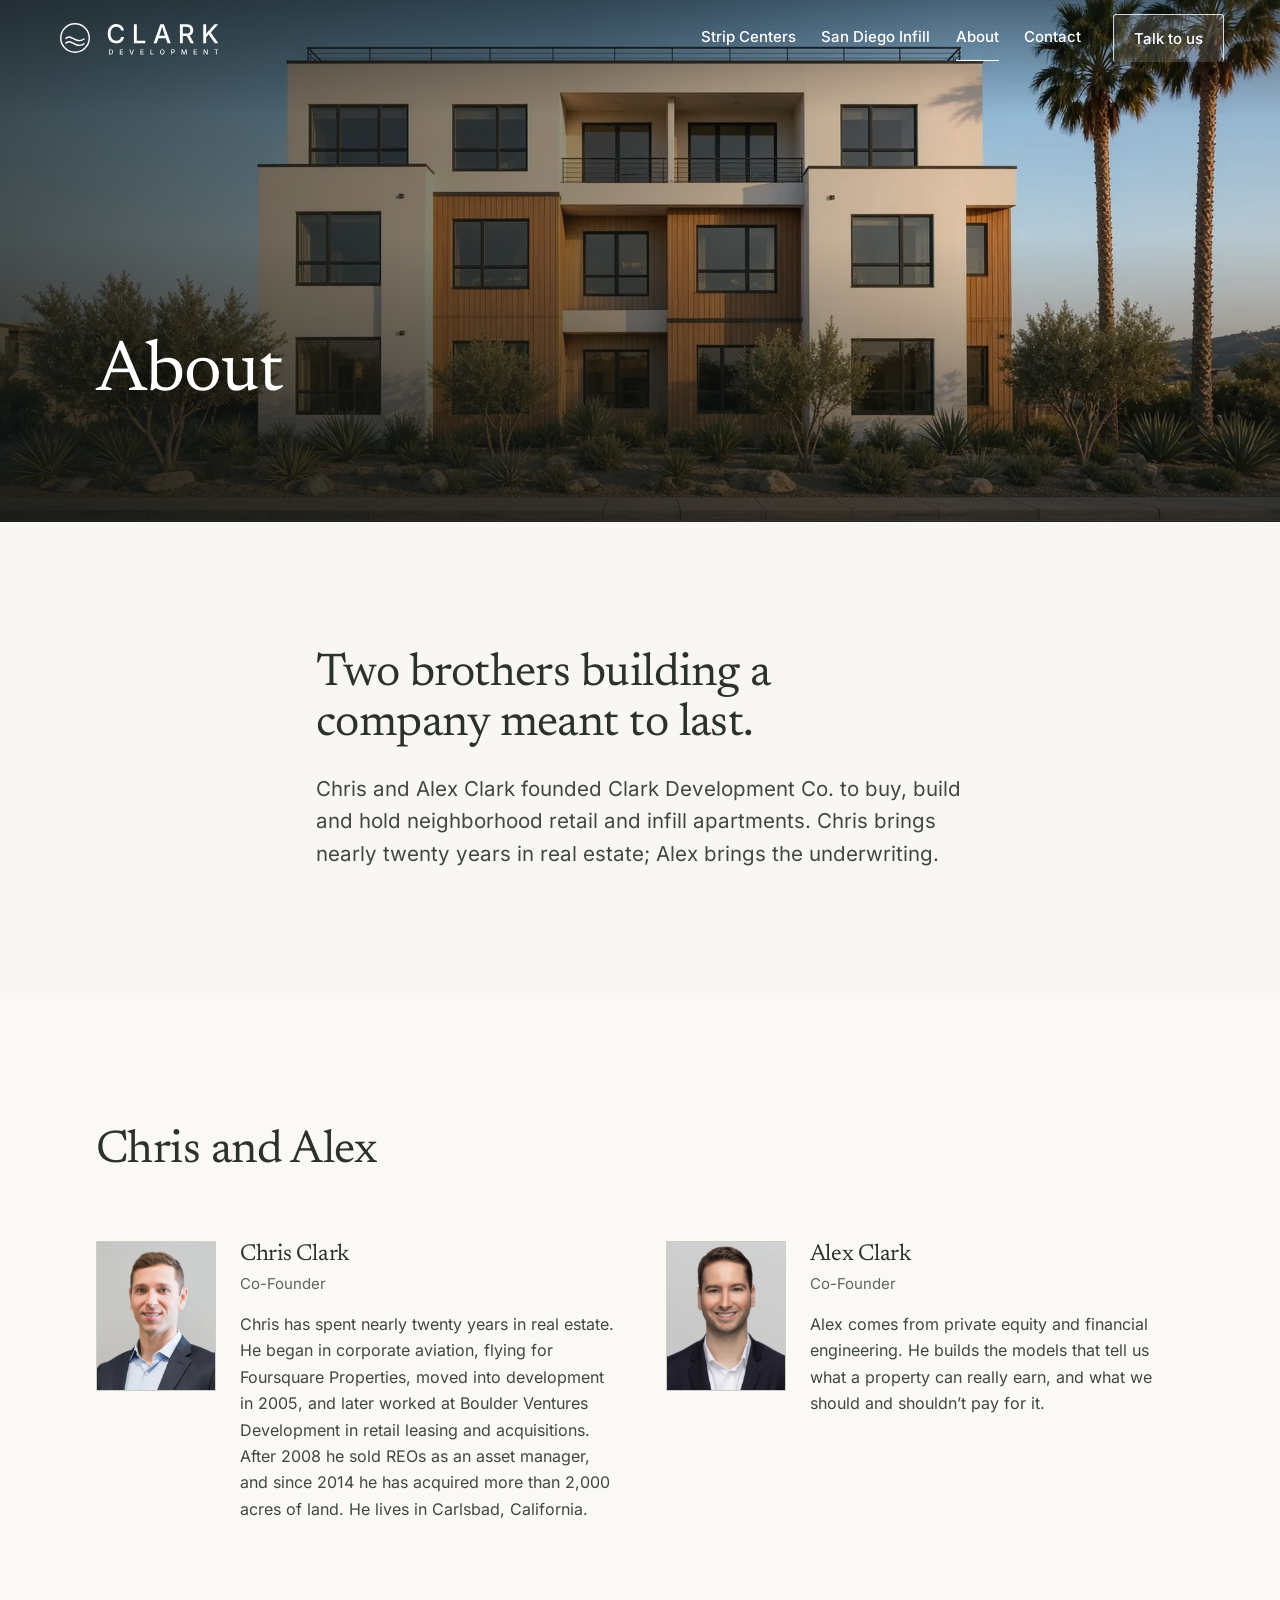
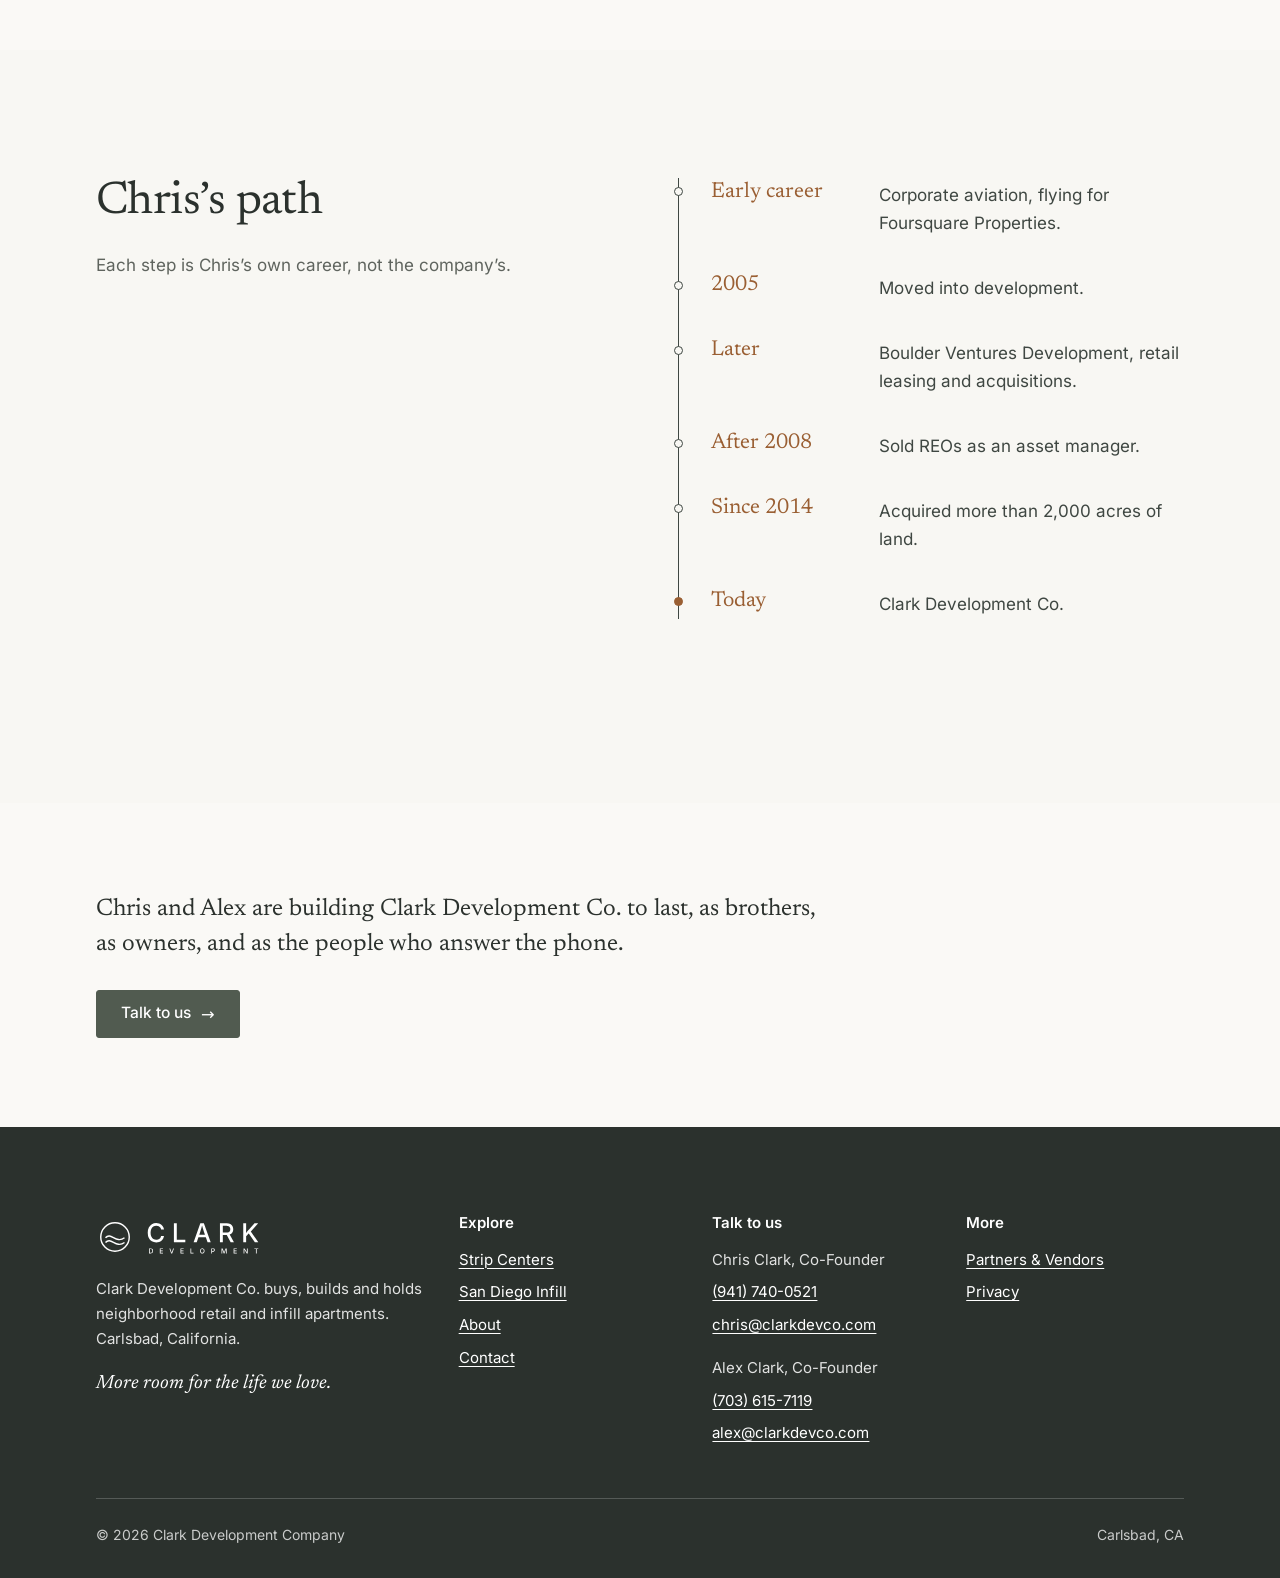
==== about/index.html @ ebccff64 "Add Alex headshot to About page founders section (requested by Alex)" ====
<!doctype html>
<html lang="en">
<head>
  <meta charset="utf-8">
  <meta name="viewport" content="width=device-width, initial-scale=1">
  <title>About Chris and Alex Clark | Clark Development Co.</title>
  <meta name="description" content="Meet Chris and Alex Clark, the brothers behind Clark Development Co., and the path that brought Chris to neighborhood retail and infill housing.">
  <link rel="canonical" href="https://clarkdevco.com/about/">
  <meta name="theme-color" content="#454b46">
  <link rel="icon" href="/favicon.svg" type="image/svg+xml">
  <link rel="icon" href="/favicon-32.png" sizes="32x32" type="image/png">
  <link rel="apple-touch-icon" href="/apple-touch-icon.png">
  <link rel="preload" href="/assets/fonts/inter-latin-400-normal.woff2" as="font" type="font/woff2" crossorigin>
  <link rel="preload" href="/assets/fonts/newsreader-latin-400-normal.woff2" as="font" type="font/woff2" crossorigin>
  <link rel="stylesheet" href="/assets/css/style.css">
  <meta property="og:site_name" content="Clark Development Co.">
  <meta property="og:type" content="website">
  <meta property="og:title" content="About Chris and Alex Clark | Clark Development Co.">
  <meta property="og:description" content="Meet Chris and Alex Clark, the brothers behind Clark Development Co., and the path that brought Chris to neighborhood retail and infill housing.">
  <meta property="og:url" content="https://clarkdevco.com/about/">
  <meta property="og:image" content="https://clarkdevco.com/assets/images/og-share.jpg">
  <meta property="og:image:width" content="1200">
  <meta property="og:image:height" content="630">
  <meta property="og:image:alt" content="New three-story apartment building with cedar and stucco facade on a tree-lined San Diego street at golden hour">
  <meta name="twitter:card" content="summary_large_image">
  <meta name="twitter:title" content="About Chris and Alex Clark | Clark Development Co.">
  <meta name="twitter:description" content="Meet Chris and Alex Clark, the brothers behind Clark Development Co., and the path that brought Chris to neighborhood retail and infill housing.">
  <meta name="twitter:image" content="https://clarkdevco.com/assets/images/og-share.jpg">
  <meta name="twitter:image:alt" content="New three-story apartment building with cedar and stucco facade on a tree-lined San Diego street at golden hour">
</head>
<body>
<a class="skip" href="#main">Skip to content</a>
<svg width="0" height="0" style="position:absolute" aria-hidden="true" focusable="false">
  <symbol id="mark" viewBox="0 0 48 48"><circle cx="24" cy="24" r="18"/><path d="M12 25c7-8 13 8 24 0M12 31c7-8 13 8 24 0"/></symbol>
  <symbol id="wordmark" viewBox="0 0 136 44"><path d="M13.8291015625 28.29296875Q11.001953125 28.29296875 8.775390625 26.95263671875Q6.548828125 25.6123046875 5.2744140625 23.10009765625Q4.0 20.587890625 4.0 17.1015625Q4.0 13.6005859375 5.2744140625 11.08837890625Q6.548828125 8.576171875 8.775390625 7.228515625Q11.001953125 5.880859375 13.8291015625 5.880859375Q15.5576171875 5.880859375 17.07373046875 6.37890625Q18.58984375 6.876953125 19.78369140625 7.8291015625Q20.9775390625 8.78125 21.76123046875 10.1435546875Q22.544921875 11.505859375 22.8232421875 13.234375H19.46875Q19.263671875 12.1943359375 18.74365234375 11.39599609375Q18.2236328125 10.59765625 17.4765625 10.041015625Q16.7294921875 9.484375 15.806640625 9.2060546875Q14.8837890625 8.927734375 13.8583984375 8.927734375Q11.9833984375 8.927734375 10.49658203125 9.87255859375Q9.009765625 10.8173828125 8.16015625 12.64111328125Q7.310546875 14.46484375 7.310546875 17.1015625Q7.310546875 19.73828125 8.1748046875 21.56201171875Q9.0390625 23.3857421875 10.5185546875 24.31591796875Q11.998046875 25.24609375 13.8583984375 25.24609375Q14.8837890625 25.24609375 15.79931640625 24.96044921875Q16.71484375 24.6748046875 17.46923828125 24.12548828125Q18.2236328125 23.576171875 18.74365234375 22.7705078125Q19.263671875 21.96484375 19.46875 20.939453125H22.837890625Q22.5888671875 22.55078125 21.8271484375 23.89111328125Q21.0654296875 25.2314453125 19.87890625 26.2275390625Q18.6923828125 27.2236328125 17.16162109375 27.75830078125Q15.630859375 28.29296875 13.8291015625 28.29296875ZM34.304443359375 28.0V6.173828125H37.644287109375V25.12890625H47.531982421875V28.0ZM57.13818359375 28.0 64.90185546875 6.173828125H69.00341796875L76.91357421875 28.0H73.29541015625L69.04736328125 15.8564453125Q68.54931640625 14.376953125 67.9560546875 12.3701171875Q67.36279296875 10.36328125 66.58642578125 7.55078125H67.26025390625Q66.51318359375 10.392578125 65.919921875 12.42138671875Q65.32666015625 14.4501953125 64.87255859375 15.8564453125L60.75634765625 28.0ZM61.34228515625 22.2431640625V19.4599609375H72.69482421875V22.2431640625ZM87.618408203125 28.0V6.173828125H95.440673828125Q97.960205078125 6.173828125 99.644775390625 7.04541015625Q101.329345703125 7.9169921875 102.164306640625 9.4697265625Q102.999267578125 11.0224609375 102.999267578125 13.029296875Q102.999267578125 15.05078125 102.156982421875 16.56689453125Q101.314697265625 18.0830078125 99.630126953125 18.91796875Q97.945556640625 19.7529296875 95.411376953125 19.7529296875H89.537353515625V16.896484375H95.089111328125Q96.700439453125 16.896484375 97.689208984375 16.43505859375Q98.677978515625 15.9736328125 99.146728515625 15.109375Q99.615478515625 14.2451171875 99.615478515625 13.029296875Q99.615478515625 11.798828125 99.146728515625 10.9052734375Q98.677978515625 10.01171875 97.681884765625 9.52099609375Q96.685791015625 9.0302734375 95.059814453125 9.0302734375H90.958251953125V28.0ZM100.025634765625 28.0 94.737548828125 18.1416015625H98.443603515625L103.819580078125 28.0ZM116.970703125 22.19921875V18.859375Q117.6884765625 17.7607421875 118.39892578125 16.7939453125Q119.109375 15.8271484375 119.8857421875 14.8896484375Q120.662109375 13.9521484375 121.541015625 12.9560546875L127.6640625 6.173828125H131.912109375L122.6396484375 16.3837890625L122.419921875 16.33984375ZM114.59765625 28.0V6.173828125H117.9375V13.146484375L117.87890625 18.126953125L117.9375 19.767578125V28.0ZM128.044921875 28.0 120.6181640625 17.3212890625 122.712890625 14.7578125 132.0 28.0Z"/>
      <path d="M7.390625 41.0H5.953125V40.21875H7.34375Q8.00390625 40.21875 8.44140625 39.97265625Q8.87890625 39.7265625 9.09765625 39.248046875Q9.31640625 38.76953125 9.31640625 38.08203125Q9.31640625 37.3984375 9.099609375 36.92578125Q8.8828125 36.453125 8.455078125 36.20703125Q8.02734375 35.9609375 7.390625 35.9609375H5.921875V35.1796875H7.44921875Q8.30859375 35.1796875 8.921875 35.52734375Q9.53515625 35.875 9.86328125 36.525390625Q10.19140625 37.17578125 10.19140625 38.08203125Q10.19140625 38.9921875 9.861328125 39.64453125Q9.53125 40.296875 8.904296875 40.6484375Q8.27734375 41.0 7.390625 41.0ZM6.390625 35.1796875V41.0H5.5V35.1796875ZM17.994921875 41.0V35.1796875H21.658984375V35.9453125H18.885546875V37.6796875H21.459765625V38.44140625H18.885546875V40.234375H21.682421875V41.0ZM31.20078125 41.0 29.0953125 35.1796875H30.05625L31.1890625 38.41796875Q31.3140625 38.79296875 31.476171875 39.3359375Q31.63828125 39.87890625 31.8453125 40.6171875H31.66171875Q31.86484375 39.86328125 32.023046875 39.328125Q32.18125 38.79296875 32.30234375 38.41796875L33.40390625 35.1796875H34.36875L32.290625 41.0ZM41.933984375 41.0V35.1796875H45.598046875V35.9453125H42.824609375V37.6796875H45.398828125V38.44140625H42.824609375V40.234375H45.621484375V41.0ZM53.4796875 41.0V35.1796875H54.3703125V40.234375H57.00703125V41.0ZM67.150390625 41.078125Q66.396484375 41.078125 65.80078125 40.720703125Q65.205078125 40.36328125 64.86328125 39.693359375Q64.521484375 39.0234375 64.521484375 38.09375Q64.521484375 37.16015625 64.86328125 36.490234375Q65.205078125 35.8203125 65.80078125 35.4609375Q66.396484375 35.1015625 67.150390625 35.1015625Q67.904296875 35.1015625 68.49609375 35.4609375Q69.087890625 35.8203125 69.4296875 36.490234375Q69.771484375 37.16015625 69.771484375 38.09375Q69.771484375 39.0234375 69.4296875 39.693359375Q69.087890625 40.36328125 68.49609375 40.720703125Q67.904296875 41.078125 67.150390625 41.078125ZM67.150390625 40.265625Q67.646484375 40.265625 68.0390625 40.017578125Q68.431640625 39.76953125 68.66015625 39.283203125Q68.888671875 38.796875 68.888671875 38.09375Q68.888671875 37.3828125 68.66015625 36.896484375Q68.431640625 36.41015625 68.0390625 36.162109375Q67.646484375 35.9140625 67.150390625 35.9140625Q66.650390625 35.9140625 66.255859375 36.1640625Q65.861328125 36.4140625 65.6328125 36.900390625Q65.404296875 37.38671875 65.404296875 38.09375Q65.404296875 38.796875 65.6328125 39.28125Q65.861328125 39.765625 66.255859375 40.015625Q66.650390625 40.265625 67.150390625 40.265625ZM77.57890625 41.0V35.1796875H79.66484375Q80.33671875 35.1796875 80.7859375 35.4296875Q81.23515625 35.6796875 81.4578125 36.10546875Q81.68046875 36.53125 81.68046875 37.0703125Q81.68046875 37.609375 81.455859375 38.037109375Q81.23125 38.46484375 80.78203125 38.712890625Q80.3328125 38.9609375 79.65703125 38.9609375H78.23125V38.20703125H79.57109375Q80.00078125 38.20703125 80.26640625 38.05859375Q80.53203125 37.91015625 80.655078125 37.65234375Q80.778125 37.39453125 80.778125 37.0703125Q80.778125 36.7421875 80.655078125 36.486328125Q80.53203125 36.23046875 80.264453125 36.0859375Q79.996875 35.94140625 79.56328125 35.94140625H78.46953125V41.0ZM89.433203125 41.0V35.1796875H90.745703125L92.015234375 38.51953125Q92.069921875 38.66796875 92.13828125 38.89453125Q92.206640625 39.12109375 92.280859375 39.38671875Q92.355078125 39.65234375 92.421484375 39.91015625Q92.487890625 40.16796875 92.538671875 40.375H92.351171875Q92.401953125 40.1796875 92.468359375 39.923828125Q92.534765625 39.66796875 92.608984375 39.40234375Q92.683203125 39.13671875 92.753515625 38.90234375Q92.823828125 38.66796875 92.878515625 38.51953125L94.128515625 35.1796875H95.448828125V41.0H94.562109375V37.8671875Q94.562109375 37.6875 94.566015625 37.4375Q94.569921875 37.1875 94.57578125 36.908203125Q94.581640625 36.62890625 94.5875 36.34375Q94.593359375 36.05859375 94.597265625 35.796875H94.663671875Q94.585546875 36.08203125 94.49375 36.384765625Q94.401953125 36.6875 94.3140625 36.96875Q94.226171875 37.25 94.14609375 37.482421875Q94.066015625 37.71484375 94.011328125 37.8671875L92.819921875 41.0H92.058203125L90.851171875 37.8671875Q90.792578125 37.71875 90.71640625 37.490234375Q90.640234375 37.26171875 90.550390625 36.982421875Q90.460546875 36.703125 90.366796875 36.400390625Q90.273046875 36.09765625 90.179296875 35.796875H90.257421875Q90.265234375 36.03515625 90.27109375 36.314453125Q90.276953125 36.59375 90.2828125 36.87890625Q90.288671875 37.1640625 90.29453125 37.419921875Q90.300390625 37.67578125 90.300390625 37.8671875V41.0ZM103.45546875 41.0V35.1796875H107.11953125V35.9453125H104.34609375V37.6796875H106.9203125V38.44140625H104.34609375V40.234375H107.14296875V41.0ZM115.00117187500001 41.0V35.1796875H116.02851562500001L118.21992187500001 38.64453125Q118.32929687500001 38.81640625 118.46601562500001 39.0546875Q118.60273437500001 39.29296875 118.75507812500001 39.591796875Q118.90742187500001 39.890625 119.05585937500001 40.2421875H118.94648437500001Q118.91132812500001 39.91015625 118.89375000000001 39.583984375Q118.87617187500001 39.2578125 118.86835937500001 38.97265625Q118.86054687500001 38.6875 118.86054687500001 38.4921875V35.1796875H119.76289062500001V41.0H118.73164062500001L116.76679687500001 37.90234375Q116.61054687500001 37.6484375 116.46015625000001 37.390625Q116.30976562500001 37.1328125 116.12812500000001 36.794921875Q115.94648437500001 36.45703125 115.68476562500001 35.97265625H115.82539062500001Q115.84492187500001 36.40234375 115.86445312500001 36.775390625Q115.88398437500001 37.1484375 115.89375000000001 37.435546875Q115.90351562500001 37.72265625 115.90351562500001 37.89453125V41.0ZM127.48046875 35.9453125V35.1796875H132.0V35.9453125H130.19140625V41.0H129.296875V35.9453125Z"/></symbol>
</svg>
<header class="site-header">
  <div class="header-inner">
    <a class="brand" href="/" aria-label="Clark Development Co., home"><svg class="mark" aria-hidden="true"><use href="#mark"/></svg><svg class="wordmark" aria-hidden="true"><use href="#wordmark"/></svg></a>
    <button class="menu-toggle" type="button" aria-expanded="false" aria-controls="site-nav">Menu</button>
    <nav class="nav" id="site-nav" aria-label="Main">
      <a href="/strip-centers/">Strip Centers</a>
      <a href="/san-diego-infill/">San Diego Infill</a>
      <a href="/about/" aria-current="page">About</a>
      <a href="/contact/">Contact</a>
      <a class="btn" href="/contact/">Talk to us</a>
    </nav>
  </div>
</header>
<main id="main">
<section class="hero hero-short">
  <div class="hero-media"><img src="/assets/images/northpark-front-palms-1280.webp" srcset="/assets/images/northpark-front-palms-640.webp 640w, /assets/images/northpark-front-palms-1280.webp 1280w" sizes="100vw" width="1280" height="720" alt="Front view of a modern apartment building with palm trees and drought-tolerant landscaping" fetchpriority="high" decoding="async"></div>
  <div class="hero-content on-dark"><h1>About</h1></div>
</section>

<section class="section">
  <div class="wrap narrow">
    <h2 class="reveal">Two brothers building a company meant to last.</h2>
    <p class="lede reveal">Chris and Alex Clark founded Clark Development Co. to buy, build and hold neighborhood retail and infill apartments. Chris brings nearly twenty years in real estate; Alex brings the underwriting.</p>
    <!-- TODO-NOTE: Connective sentences above written by Claude from the founder block and positioning. Chris to review. -->
  </div>
</section>

<div class="bg-paper"><section class="section" aria-labelledby="bios">
  <div class="wrap">
    <div class="section-head reveal"><h2 id="bios">Chris and Alex</h2></div>
    <div class="founders">
      <article class="founder reveal">
        <div class="portrait"><img src="/assets/images/chris-clark-headshot.webp" width="360" height="450" alt="Chris Clark" loading="lazy" decoding="async"></div>
        <div><h3>Chris Clark</h3><p class="role">Co-Founder</p><p>Chris has spent nearly twenty years in real estate. He began in corporate aviation, flying for Foursquare Properties, moved into development in 2005, and later worked at Boulder Ventures Development in retail leasing and acquisitions. After 2008 he sold REOs as an asset manager, and since 2014 he has acquired more than 2,000 acres of land. He lives in Carlsbad, California.</p></div>
      </article>
      <article class="founder reveal">
        <div class="portrait"><img src="/assets/images/alex-clark-headshot.webp" width="360" height="450" alt="Alex Clark" loading="lazy" decoding="async"></div>
        <div><h3>Alex Clark</h3><p class="role">Co-Founder</p><p>Alex comes from private equity and financial engineering<!-- TODO-NOTE: Alex: confirm firms/years if he wants them named -->. He builds the models that tell us what a property can really earn, and what we should and shouldn&rsquo;t pay for it.</p></div>
      </article>
    </div>
    
  </div>
</section></div>

<section class="section" aria-labelledby="timeline">
  <div class="wrap split top keep">
    <div class="reveal">
      <h2 id="timeline">Chris&rsquo;s path</h2>
      <p class="muted">Each step is Chris&rsquo;s own career, not the company&rsquo;s.</p>
    </div>
    <ol class="timeline reveal">
      <li><span class="when">Early career</span><span class="what">Corporate aviation, flying for Foursquare Properties.</span></li>
      <li><span class="when">2005</span><span class="what">Moved into development.</span></li>
      <li><span class="when">Later</span><span class="what">Boulder Ventures Development, retail leasing and acquisitions.</span></li>
      <li><span class="when">After 2008</span><span class="what">Sold REOs as an asset manager.</span></li>
      <li><span class="when">Since 2014</span><span class="what">Acquired more than 2,000 acres of land.</span></li>
      <li><span class="when">Today</span><span class="what">Clark Development Co.</span></li>
    </ol>
  </div>
  <div class="wrap" style="margin-top:56px">
    <!-- TODO-NOTE: Add Alex's firms/years and LinkedIn links (Chris, Alex, company) when ready. -->
  </div>
</section>

<section class="section tight bg-paper">
  <div class="wrap">
    <p class="founders-close reveal" style="border:0;margin:0;padding:0">Chris and Alex are building Clark Development Co. to last, as brothers, as owners, and as the people who answer the phone.</p>
    <p class="reveal" style="margin-top:28px"><a class="btn" href="/contact/">Talk to us <span class="arrow" aria-hidden="true">&rarr;</span></a></p>
  </div>
</section>
</main>
<footer class="site-footer">
  <div class="wrap">
    <div class="footer-grid">
      <div class="footer-brand">
        <a class="brand" href="/" aria-label="Clark Development Co., home"><svg class="mark" aria-hidden="true"><use href="#mark"/></svg><svg class="wordmark" aria-hidden="true"><use href="#wordmark"/></svg></a>
        <p>Clark Development Co. buys, builds and holds neighborhood retail and infill apartments. Carlsbad, California.</p>
        <p class="tagline">More room for the life we love.</p>
      </div>
      <div>
        <h2>Explore</h2>
        <ul>
          <li><a href="/strip-centers/">Strip Centers</a></li>
          <li><a href="/san-diego-infill/">San Diego Infill</a></li>
          <li><a href="/about/">About</a></li>
          <li><a href="/contact/">Contact</a></li>
        </ul>
      </div>
      <div>
        <h2>Talk to us</h2>
        <ul>
          <li>Chris Clark, Co-Founder</li>
          <li><a href="tel:+19417400521">(941) 740-0521</a></li>
          <li><a href="mailto:chris@clarkdevco.com">chris@clarkdevco.com</a></li>
          <li style="padding-top:14px">Alex Clark, Co-Founder</li>
          <li><a href="tel:+17036157119">(703) 615-7119</a></li>
          <li><a href="mailto:alex@clarkdevco.com">alex@clarkdevco.com</a></li>
        </ul>
      </div>
      <div>
        <h2>More</h2>
        <ul>
          <li><a href="/partners/">Partners &amp; Vendors</a></li>
          <li><a href="/privacy/">Privacy</a></li>
          <!-- LinkedIn links (Chris, Alex, company page) go here once URLs exist -->
        </ul>
      </div>
    </div>
    <div class="footer-bottom">
      <span>&copy; 2026 Clark Development Company</span>
      <span>Carlsbad, CA</span>
    </div>
    <!-- Broker-licensure disclosure: not added. Chris confirmed (Nov 2026) he holds no active real estate license in CA or UT (inactive since about 2018). Revisit only if a license is reactivated. -->
  </div>
</footer>
<script src="/assets/js/main.js" defer></script>
</body>
</html>
---- assets/css/style.css ----
/* Clark Development Co. — shared styles
   1 Fonts  2 Tokens  3 Base  4 Header/nav  5 Buttons  6 Heroes  7 Sections
   8 Components  9 Forms  10 Footer  11 Motion  12 Breakpoints */

/* 1. Fonts (self-hosted, OFL) ---------------------------------------------- */
@font-face { font-family: "Inter"; font-weight: 400; font-style: normal; font-display: swap; src: url("/assets/fonts/inter-latin-400-normal.woff2") format("woff2"); }
@font-face { font-family: "Inter"; font-weight: 500; font-style: normal; font-display: swap; src: url("/assets/fonts/inter-latin-500-normal.woff2") format("woff2"); }
@font-face { font-family: "Inter"; font-weight: 600; font-style: normal; font-display: swap; src: url("/assets/fonts/inter-latin-600-normal.woff2") format("woff2"); }
@font-face { font-family: "Newsreader"; font-weight: 400; font-style: normal; font-display: swap; src: url("/assets/fonts/newsreader-latin-400-normal.woff2") format("woff2"); }
@font-face { font-family: "Newsreader"; font-weight: 400; font-style: italic; font-display: swap; src: url("/assets/fonts/newsreader-latin-400-italic.woff2") format("woff2"); }

/* 2. Tokens (brand colors carried over from the live site) ----------------- */
:root {
  --cream: #f8f7f3;
  --paper: #faf9f6;
  --stone: #efede6;
  --ink: #3f4742;
  --ink-deep: #2b312d;
  --muted: #5f645e;        /* darkened from #6d716b for AA body contrast on cream */
  --sage: #515b50;
  --sage-dark: #414c40;
  --line: #cdd0c5;
  --cedar: #9a5f33;        /* warm accent from the photos; used sparingly */
  --white: #ffffff;
  --sans: "Inter", system-ui, -apple-system, "Segoe UI", Arial, sans-serif;
  --serif: "Newsreader", "Iowan Old Style", "Palatino Linotype", Georgia, serif;
  --wrap: 1200px;
  --gutter: clamp(20px, 5vw, 56px);
  --header-h: 76px;
}

/* 3. Base ------------------------------------------------------------------ */
*, *::before, *::after { box-sizing: border-box; }
html { -webkit-text-size-adjust: 100%; scroll-behavior: smooth; scroll-padding-top: calc(var(--header-h) + 16px); }
body { margin: 0; background: var(--cream); color: var(--ink); font-family: var(--sans); font-size: 1.0625rem; line-height: 1.65; -webkit-font-smoothing: antialiased; text-rendering: optimizeLegibility; }
img, video { display: block; max-width: 100%; height: auto; }
a { color: inherit; text-decoration-thickness: 1px; text-underline-offset: 0.2em; }
a:hover { color: var(--sage-dark); }
p { margin: 0 0 1.1em; }
p:last-child { margin-bottom: 0; }
h1, h2, h3 { font-family: var(--serif); font-weight: 400; line-height: 1.08; letter-spacing: -0.012em; margin: 0 0 0.5em; color: var(--ink-deep); text-wrap: balance; }
h1 { font-size: clamp(2.5rem, 5.6vw, 4.75rem); }
h2 { font-size: clamp(2rem, 3.6vw, 3.1rem); }
h3 { font-size: clamp(1.35rem, 1.8vw, 1.6rem); line-height: 1.2; }
strong { font-weight: 600; }
:focus-visible { outline: 3px solid #1f6feb; outline-offset: 3px; border-radius: 2px; }
.skip { position: absolute; left: 12px; top: -60px; z-index: 100; background: var(--ink-deep); color: #fff; padding: 12px 16px; border-radius: 4px; text-decoration: none; }
.skip:focus { top: 12px; color: #fff; }
.visually-hidden { position: absolute !important; width: 1px; height: 1px; overflow: hidden; clip: rect(0 0 0 0); white-space: nowrap; }
.wrap { width: 100%; max-width: var(--wrap); margin: 0 auto; padding: 0 var(--gutter); }
.narrow { max-width: 760px; }
.lede { font-size: clamp(1.15rem, 1.6vw, 1.3rem); line-height: 1.6; color: var(--ink); }
.muted { color: var(--muted); }

/* Visible TODO placeholders: meant to look unfinished so none ships by accident */
.todo { background: #ffe94d; color: #2b2400; padding: 0.05em 0.3em; border-radius: 3px; box-shadow: 0 0 0 1px #c9a800 inset; font-family: var(--sans); font-style: normal; font-size: 0.92em; font-weight: 500; -webkit-box-decoration-break: clone; box-decoration-break: clone; }

/* 4. Header / nav ---------------------------------------------------------- */
.site-header { position: fixed; inset: 0 0 auto 0; z-index: 50; height: var(--header-h); color: #fff; transition: background-color .3s ease, color .3s ease, box-shadow .3s ease; }
.site-header::before { content: ""; position: absolute; inset: 0 0 -40px 0; background: linear-gradient(rgba(18,22,20,.45), rgba(18,22,20,0)); pointer-events: none; transition: opacity .3s ease; }
.site-header.is-solid, .site-header.is-open { background: rgba(248,247,243,.97); color: var(--ink); box-shadow: 0 1px 0 var(--line); }
.site-header.is-solid::before, .site-header.is-open::before { opacity: 0; }
@supports (backdrop-filter: blur(8px)) { .site-header.is-solid { background: rgba(248,247,243,.88); backdrop-filter: blur(10px); } }
.header-inner { position: relative; display: flex; align-items: center; justify-content: space-between; gap: 24px; height: 100%; max-width: 1360px; margin: 0 auto; padding: 0 var(--gutter); }
.brand { display: inline-flex; align-items: center; gap: 10px; text-decoration: none; color: inherit; flex-shrink: 0; min-height: 44px; }
.brand:hover { color: inherit; }
.brand .mark { width: 38px; height: 38px; fill: none; stroke: currentColor; stroke-width: 1.8; }
.brand .wordmark { width: 118px; height: 38px; fill: currentColor; }
.nav { display: flex; align-items: center; gap: clamp(14px, 2vw, 30px); }
.nav a { text-decoration: none; font-size: 0.9375rem; font-weight: 500; padding: 10px 0; color: inherit; border-bottom: 1px solid transparent; }
.nav a:hover { border-bottom-color: currentColor; color: inherit; }
.nav a[aria-current="page"] { border-bottom-color: currentColor; }
.nav .btn { margin-left: 6px; border-bottom: 0; padding: 0 20px; }
.menu-toggle { display: none; background: none; border: 1px solid currentColor; color: inherit; font: 500 0.9375rem var(--sans); padding: 0 16px; min-height: 44px; border-radius: 3px; cursor: pointer; }
.page-plain .site-header { background: var(--cream); color: var(--ink); box-shadow: 0 1px 0 var(--line); }
.page-plain .site-header::before { display: none; }

/* 5. Buttons --------------------------------------------------------------- */
.btn { display: inline-flex; align-items: center; justify-content: center; gap: 10px; min-height: 48px; padding: 0 24px; border-radius: 3px; border: 1px solid var(--sage); background: var(--sage); color: #fff; font: 500 0.9688rem/1.2 var(--sans); text-decoration: none; cursor: pointer; transition: background-color .2s ease, color .2s ease, border-color .2s ease; }
.btn:hover { background: var(--sage-dark); border-color: var(--sage-dark); color: #fff; }
.btn-outline { background: transparent; color: var(--sage-dark); border-color: var(--sage); }
.btn-outline:hover { background: var(--sage); color: #fff; }
.on-dark .btn-outline, .btn-outline.on-dark { color: #fff; border-color: rgba(255,255,255,.75); }
.on-dark .btn-outline:hover { background: #fff; color: var(--ink-deep); border-color: #fff; }
.btn-light { background: #fff; color: var(--ink-deep); border-color: #fff; }
.btn-light:hover { background: var(--cream); border-color: var(--cream); color: var(--ink-deep); }
.btn .arrow { font-size: 1.05em; line-height: 1; }
.site-header:not(.is-solid):not(.is-open) .nav .btn { background: rgba(255,255,255,.14); border-color: rgba(255,255,255,.8); }
.site-header:not(.is-solid):not(.is-open) .nav .btn:hover { background: #fff; color: var(--ink-deep); }
.page-plain .site-header .nav .btn { background: var(--sage); border-color: var(--sage); }
.text-link { font-weight: 500; text-decoration: underline; text-decoration-color: var(--cedar); text-decoration-thickness: 2px; }

/* 6. Heroes ---------------------------------------------------------------- */
.hero { position: relative; isolation: isolate; display: flex; align-items: flex-end; min-height: max(620px, 92svh); color: #fff; overflow: hidden; background: #2b312d; }
.hero-media { position: absolute; inset: 0; z-index: -2; }
.hero-media img, .hero-media video { width: 100%; height: 100%; object-fit: cover; }
.hero-media.zoom img { animation: slowzoom 28s ease-in-out infinite alternate; transform-origin: 60% 55%; }
.hero::after { content: ""; position: absolute; inset: 0; z-index: -1;
  background:
    linear-gradient(90deg, rgba(16,20,18,.72) 0%, rgba(16,20,18,.45) 45%, rgba(16,20,18,.12) 75%),
    linear-gradient(0deg, rgba(16,20,18,.7) 0%, rgba(16,20,18,0) 55%); }
.hero-content { width: 100%; max-width: var(--wrap); margin: 0 auto; padding: calc(var(--header-h) + 64px) var(--gutter) clamp(56px, 9vh, 104px); }
.hero h1 { color: #fff; max-width: 15ch; margin-bottom: 0.4em; text-shadow: 0 1px 24px rgba(0,0,0,.25); }
.hero .lede { color: rgba(255,255,255,.94); max-width: 40rem; margin-bottom: 36px; }
.hero-actions { display: flex; flex-wrap: wrap; gap: 14px; }
.door { display: inline-flex; flex-direction: column; justify-content: center; gap: 6px; min-width: 250px; min-height: 60px; padding: 14px 20px; background: rgba(255,255,255,.96); color: var(--ink-deep); text-decoration: none; border-radius: 3px; border: 1px solid #fff; transition: transform .2s ease, background-color .2s ease; }
.door:hover { background: #fff; color: var(--ink-deep); transform: translateY(-2px); }
.door .door-label { font-weight: 600; font-size: 1.0313rem; display: flex; justify-content: space-between; gap: 20px; }
.door .door-sub { font-size: 0.875rem; color: var(--muted); }
.door.ghost { background: rgba(20,24,22,.35); color: #fff; border-color: rgba(255,255,255,.8); }
.door.ghost .door-sub { color: rgba(255,255,255,.85); }
.door.ghost:hover { background: rgba(20,24,22,.55); color: #fff; }
.hero-video { background: #2b312d url("/assets/video/hero-northpark-poster-1280.webp") center / cover no-repeat; }
.hero-video video { opacity: 0; transition: opacity .8s ease; }
.hero-video video.is-playing { opacity: 1; }
.hero-short { min-height: max(420px, 58svh); }
.hero-short h1 { max-width: 18ch; }

/* 7. Sections -------------------------------------------------------------- */
.section { padding: clamp(72px, 10vw, 136px) 0; }
.section.tight { padding: clamp(56px, 7vw, 96px) 0; }
.bg-paper { background: var(--paper); }
.bg-stone { background: var(--stone); }
.section-head { max-width: 46rem; margin-bottom: clamp(36px, 5vw, 64px); }
.section-head p { color: var(--muted); font-size: 1.125rem; }
.split { display: grid; grid-template-columns: 1fr 1fr; gap: clamp(32px, 6vw, 88px); align-items: center; }
.split.top { align-items: start; }
.split .media img { width: 100%; aspect-ratio: 4 / 3.4; object-fit: cover; border-radius: 2px; }
.prose { max-width: 40rem; }
.prose p { font-size: 1.125rem; }
.rule { height: 1px; background: var(--line); border: 0; margin: 0; }

/* Two-door band */
.doors { display: grid; grid-template-columns: 1fr 1fr; gap: clamp(20px, 3vw, 36px); }
.door-card { display: flex; flex-direction: column; background: var(--paper); border: 1px solid var(--line); text-decoration: none; color: inherit; transition: border-color .2s ease, transform .25s ease; }
.door-card:hover { border-color: var(--sage); color: inherit; transform: translateY(-3px); }
.door-card .img { aspect-ratio: 16 / 9; overflow: hidden; background: var(--stone); }
.door-card img { width: 100%; height: 100%; object-fit: cover; transition: transform .8s ease; }
.door-card:hover img { transform: scale(1.03); }
.door-card .body { padding: clamp(24px, 3vw, 36px); display: flex; flex-direction: column; gap: 12px; flex: 1; }
.door-card h2 { font-size: clamp(1.6rem, 2.4vw, 2.1rem); margin: 0; }
.door-card p { color: var(--muted); font-size: 1.0625rem; margin: 0; }
.door-card .go { margin-top: auto; padding-top: 10px; font-weight: 500; color: var(--sage-dark); }
.door-card .go span { display: inline-block; transition: transform .2s ease; }
.door-card:hover .go span { transform: translateX(4px); }

/* Intro band (home positioning paragraph) */
.intro-band p { font-family: var(--serif); font-size: clamp(1.3rem, 2.1vw, 1.7rem); line-height: 1.5; color: var(--ink-deep); max-width: 52rem; }

/* Photo bands */
.photo-band { position: relative; isolation: isolate; color: #fff; background: #2b312d; overflow: hidden; }
.photo-band > picture, .photo-band > img { position: absolute; inset: 0; z-index: -2; }
.photo-band picture img, .photo-band > img { width: 100%; height: 100%; object-fit: cover; }
.photo-band::after { content: ""; position: absolute; inset: 0; z-index: -1; background: rgba(18,22,20,.62); }
.photo-band.deep::after { background: linear-gradient(0deg, rgba(18,22,20,.82), rgba(18,22,20,.55)); }
.photo-band .wrap { padding-top: clamp(96px, 14vw, 180px); padding-bottom: clamp(96px, 14vw, 180px); }
.photo-band h2, .photo-band h3 { color: #fff; }
.pull { font-family: var(--serif); font-style: italic; font-size: clamp(1.75rem, 3.6vw, 3rem); line-height: 1.25; max-width: 30ch; margin: 0 auto; text-align: center; text-wrap: balance; }
.cta-band .wrap { text-align: left; }
.cta-band h2 { max-width: 18ch; }
.cta-band .contact-lines { display: grid; grid-template-columns: repeat(2, minmax(0, 20rem)); gap: 28px 48px; margin-top: 36px; }
.cta-band .contact-lines a { color: #fff; }
.cta-band .contact-lines .name { font-weight: 600; display: block; margin-bottom: 4px; }

/* Steps (true sequences only) */
.steps { list-style: none; margin: 0; padding: 0; display: grid; grid-template-columns: repeat(4, 1fr); gap: clamp(24px, 3vw, 40px); counter-reset: step; }
.steps li { counter-increment: step; border-top: 1px solid var(--ink); padding-top: 22px; }
.steps li::before { content: counter(step); display: block; font-family: var(--serif); font-size: 2.6rem; line-height: 1; color: var(--cedar); margin-bottom: 18px; }
.steps h3 { font-family: var(--sans); font-weight: 600; font-size: 1.0625rem; letter-spacing: 0; margin-bottom: 8px; }
.steps p { color: var(--muted); font-size: 1rem; }

/* Card grids */
.cards { display: grid; grid-template-columns: repeat(3, 1fr); gap: 1px; background: var(--line); border: 1px solid var(--line); }
.cards > div { background: var(--paper); padding: clamp(24px, 3vw, 36px); }
.cards h3 { font-family: var(--sans); font-weight: 600; font-size: 1.0625rem; letter-spacing: 0; margin-bottom: 10px; }
.cards p { color: var(--muted); font-size: 1rem; }

/* Buy box */
.buybox { margin: 0; display: grid; gap: 0; }
.buybox div { display: grid; grid-template-columns: 9.5rem 1fr; gap: 20px; padding: 20px 0; border-top: 1px solid var(--line); }
.buybox div:last-child { border-bottom: 1px solid var(--line); }
.buybox dt { font-weight: 600; }
.buybox dd { margin: 0; color: var(--ink); }

/* Founders */
.founders { display: grid; grid-template-columns: 1fr 1fr; gap: clamp(24px, 4vw, 56px); }
.founder { display: grid; grid-template-columns: 120px 1fr; gap: 24px; align-items: start; }
.portrait { position: relative; width: 120px; aspect-ratio: 4 / 5; background: var(--stone); border: 1px solid var(--line); display: grid; place-items: center; font-family: var(--serif); font-size: 2.2rem; color: var(--muted); }
.portrait img { width: 100%; height: 100%; object-fit: cover; display: block; }
.portrait .todo { position: absolute; left: 6px; right: 6px; bottom: 6px; font-size: 0.6875rem; line-height: 1.25; text-align: center; padding: 3px; }
.founder h3 { margin-bottom: 4px; }
.founder .role { color: var(--muted); font-size: 0.9375rem; margin-bottom: 14px; }
.founder p { font-size: 1rem; }
.founders-close { margin-top: clamp(32px, 4vw, 48px); padding-top: 28px; border-top: 1px solid var(--line); font-family: var(--serif); font-size: clamp(1.25rem, 1.9vw, 1.5rem); line-height: 1.45; color: var(--ink-deep); max-width: 46rem; }

/* Timeline */
.timeline { list-style: none; margin: 0; padding: 0; border-left: 1px solid var(--ink); }
.timeline li { position: relative; display: grid; grid-template-columns: 9rem 1fr; gap: 24px; padding: 0 0 34px 32px; }
.timeline li::before { content: ""; position: absolute; left: -5px; top: 0.55em; width: 9px; height: 9px; border-radius: 50%; background: var(--cream); border: 1px solid var(--ink); }
.timeline li:last-child { padding-bottom: 0; }
.timeline li:last-child::before { background: var(--cedar); border-color: var(--cedar); }
.timeline .when { font-family: var(--serif); font-size: 1.35rem; line-height: 1.3; color: var(--cedar); }
.timeline .what { font-size: 1.0625rem; padding-top: 3px; }

/* Quiet pull-quote */
.quiet { border-left: 2px solid var(--cedar); padding: 6px 0 6px clamp(20px, 3vw, 36px); max-width: 46rem; }
.quiet h2 { font-size: clamp(1.5rem, 2.4vw, 2rem); }
.quiet p { font-family: var(--serif); font-size: clamp(1.2rem, 1.8vw, 1.45rem); line-height: 1.5; color: var(--ink-deep); }

/* Contacts */
.people { display: grid; grid-template-columns: 1fr 1fr; gap: 1px; background: var(--line); border: 1px solid var(--line); }
.person { background: var(--paper); padding: clamp(24px, 3vw, 36px); }
.person h3 { margin-bottom: 2px; }
.person .role { color: var(--muted); margin-bottom: 16px; }
.person a { display: block; width: fit-content; padding: 6px 0; font-weight: 500; }
.contact-line { font-size: 1.0625rem; }
.contact-line a { font-weight: 500; }

/* Partners */
.partner-list { display: grid; grid-template-columns: repeat(2, 1fr); gap: 1px; background: var(--line); border: 1px solid var(--line); }
.partner-list article { background: var(--paper); padding: clamp(24px, 3vw, 36px); display: flex; flex-direction: column; gap: 12px; }
.partner-list h2 { font-size: clamp(1.4rem, 2vw, 1.75rem); margin: 0; }
.partner-list p { color: var(--muted); margin: 0; }
.partner-list a { margin-top: auto; width: fit-content; }

/* Legal / plain pages */
.legal h2 { font-size: 1.5rem; margin-top: 1.6em; }
.legal ul { padding-left: 1.2em; }
.disclaimer { font-size: 0.875rem; color: var(--muted); border-top: 1px solid var(--line); padding-top: 20px; margin-top: 48px; max-width: 46rem; }

/* 9. Forms ----------------------------------------------------------------- */
.form { display: grid; grid-template-columns: 1fr 1fr; gap: 18px 20px; max-width: 46rem; }
.form .full { grid-column: 1 / -1; }
.field label { display: block; font-weight: 500; font-size: 0.9375rem; margin-bottom: 6px; }
.field .opt { font-weight: 400; color: var(--muted); }
.field input, .field select, .field textarea { width: 100%; min-height: 48px; padding: 12px 14px; font: 400 1rem/1.4 var(--sans); color: var(--ink-deep); background: #fff; border: 1px solid #9ca197; border-radius: 3px; }
.field textarea { min-height: 128px; resize: vertical; }
.field input:focus, .field select:focus, .field textarea:focus { outline: 3px solid #1f6feb; outline-offset: 1px; border-color: var(--sage); }
.field input:user-invalid, .field select:user-invalid { border-color: #a12c1f; }
.hp { position: absolute; left: -9999px; width: 1px; height: 1px; overflow: hidden; }
.form-actions { display: flex; flex-wrap: wrap; align-items: center; gap: 16px 24px; }
.form-note { font-size: 0.875rem; color: var(--muted); margin: 0; }
.form-status { grid-column: 1 / -1; margin: 0; padding: 16px 18px; background: #e9eee4; border-left: 3px solid var(--sage); border-radius: 2px; }
.form-status[hidden] { display: none; }
.contact-block { display: grid; grid-template-columns: 1fr 1.25fr; gap: clamp(32px, 6vw, 88px); align-items: start; }

/* 10. Footer --------------------------------------------------------------- */
.site-footer { background: var(--ink-deep); color: rgba(255,255,255,.86); padding: clamp(56px, 7vw, 88px) 0 32px; font-size: 0.9375rem; }
.site-footer a { color: #fff; }
.site-footer a:hover { color: #fff; text-decoration-thickness: 2px; }
.footer-grid { display: grid; grid-template-columns: 1.5fr 1fr 1fr 1fr; gap: 36px; }
.footer-grid h2 { font-family: var(--sans); font-size: 0.9375rem; font-weight: 600; color: #fff; margin: 0 0 12px; letter-spacing: 0; }
.footer-grid ul { list-style: none; margin: 0; padding: 0; }
.footer-grid li { padding: 4px 0; }
.footer-brand .brand { color: #fff; margin-bottom: 18px; }
.footer-brand p { max-width: 22rem; }
.tagline { font-family: var(--serif); font-style: italic; font-size: 1.2rem; color: #fff; }
.footer-bottom { display: flex; flex-wrap: wrap; justify-content: space-between; gap: 12px; margin-top: 48px; padding-top: 24px; border-top: 1px solid rgba(255,255,255,.2); font-size: 0.875rem; color: rgba(255,255,255,.75); }

/* 11. Motion --------------------------------------------------------------- */
@keyframes slowzoom { from { transform: scale(1); } to { transform: scale(1.07); } }
.js .reveal { opacity: 0; transform: translateY(18px); transition: opacity .8s ease, transform .8s ease; }
.js .reveal.is-in { opacity: 1; transform: none; }
@media (prefers-reduced-motion: reduce) {
  html { scroll-behavior: auto; }
  *, *::before, *::after { animation: none !important; transition: none !important; }
  .js .reveal { opacity: 1; transform: none; }
}

/* 12. Breakpoints ---------------------------------------------------------- */
@media (max-width: 1080px) {
  .steps { grid-template-columns: repeat(2, 1fr); }
  .cards { grid-template-columns: repeat(2, 1fr); }
  .founders { grid-template-columns: 1fr; }
  .footer-grid { grid-template-columns: 1fr 1fr; }
}
@media (max-width: 980px) {
  .menu-toggle { display: inline-flex; align-items: center; }
  .nav { position: absolute; top: var(--header-h); left: 0; right: 0; flex-direction: column; align-items: stretch; gap: 0; padding: 8px var(--gutter) 24px; background: var(--cream); color: var(--ink); border-bottom: 1px solid var(--line); box-shadow: 0 12px 24px rgba(0,0,0,.08); }
  .js .nav { display: none; }
  .site-header.is-open .nav { display: flex; }
  .nav a { padding: 14px 0; border-bottom: 1px solid var(--line); font-size: 1.0625rem; }
  .nav a[aria-current="page"] { border-bottom-color: var(--line); font-weight: 600; }
  .nav .btn { margin: 18px 0 0; min-height: 52px; }
  .site-header .nav .btn, .site-header:not(.is-solid):not(.is-open) .nav .btn { background: var(--sage); border-color: var(--sage); color: #fff; }
}
@media (max-width: 820px) {
  .split, .doors, .contact-block, .people, .partner-list { grid-template-columns: 1fr; }
  .split .media { order: -1; }
  .split.keep .media { order: 0; }
  .cta-band .contact-lines { grid-template-columns: 1fr; }
  .hero::after { background: linear-gradient(0deg, rgba(16,20,18,.86) 0%, rgba(16,20,18,.55) 55%, rgba(16,20,18,.3) 100%); }
}
@media (max-width: 640px) {
  :root { --header-h: 66px; }
  body { font-size: 1rem; }
  .brand .mark { width: 32px; height: 32px; }
  .brand .wordmark { width: 102px; height: 33px; }
  .hero { min-height: max(580px, 88svh); }
  .hero-actions { flex-direction: column; }
  .door { width: 100%; }
  .steps, .cards { grid-template-columns: 1fr; }
  .form { grid-template-columns: 1fr; }
  .buybox div { grid-template-columns: 1fr; gap: 4px; }
  .founder { grid-template-columns: 88px 1fr; gap: 18px; }
  .portrait { width: 88px; font-size: 1.7rem; }
  .portrait .todo { font-size: 0.625rem; }
  .timeline li { grid-template-columns: 1fr; gap: 4px; padding-left: 24px; }
  .footer-grid { grid-template-columns: 1fr; }
}
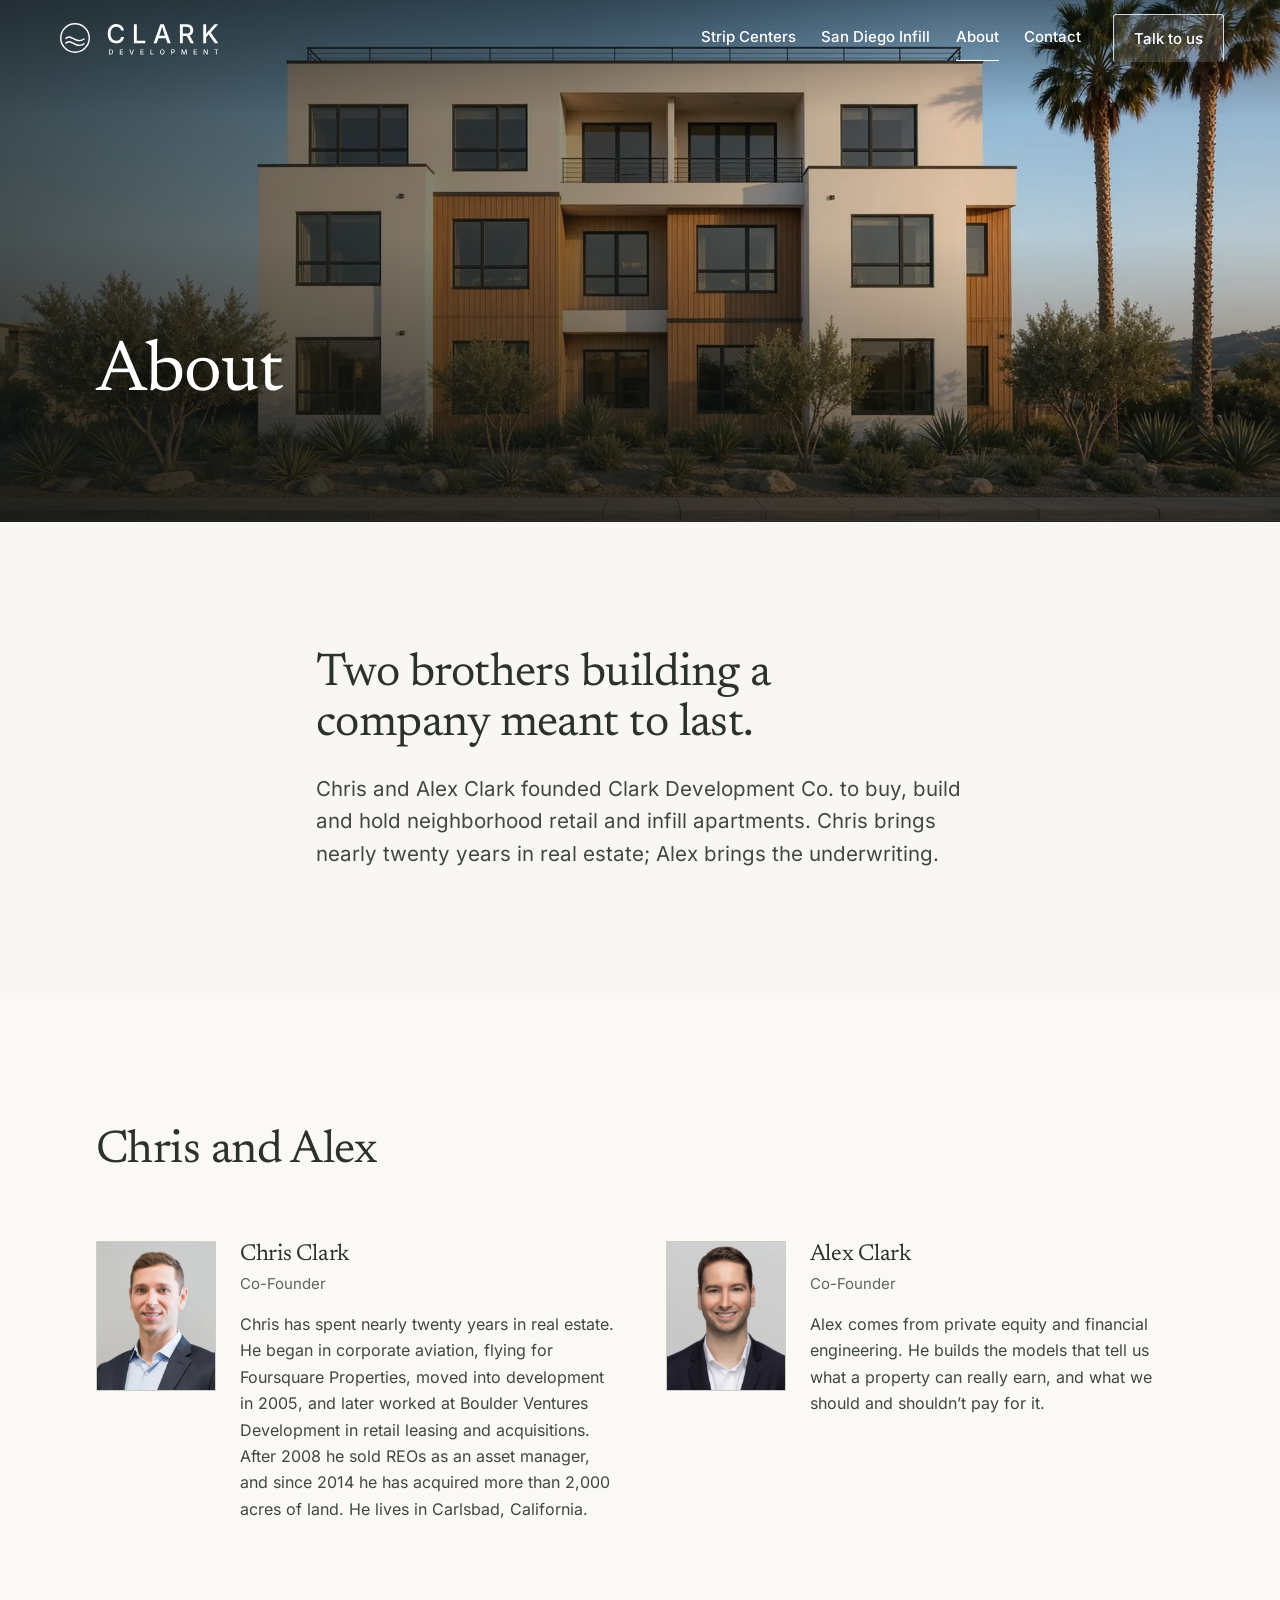
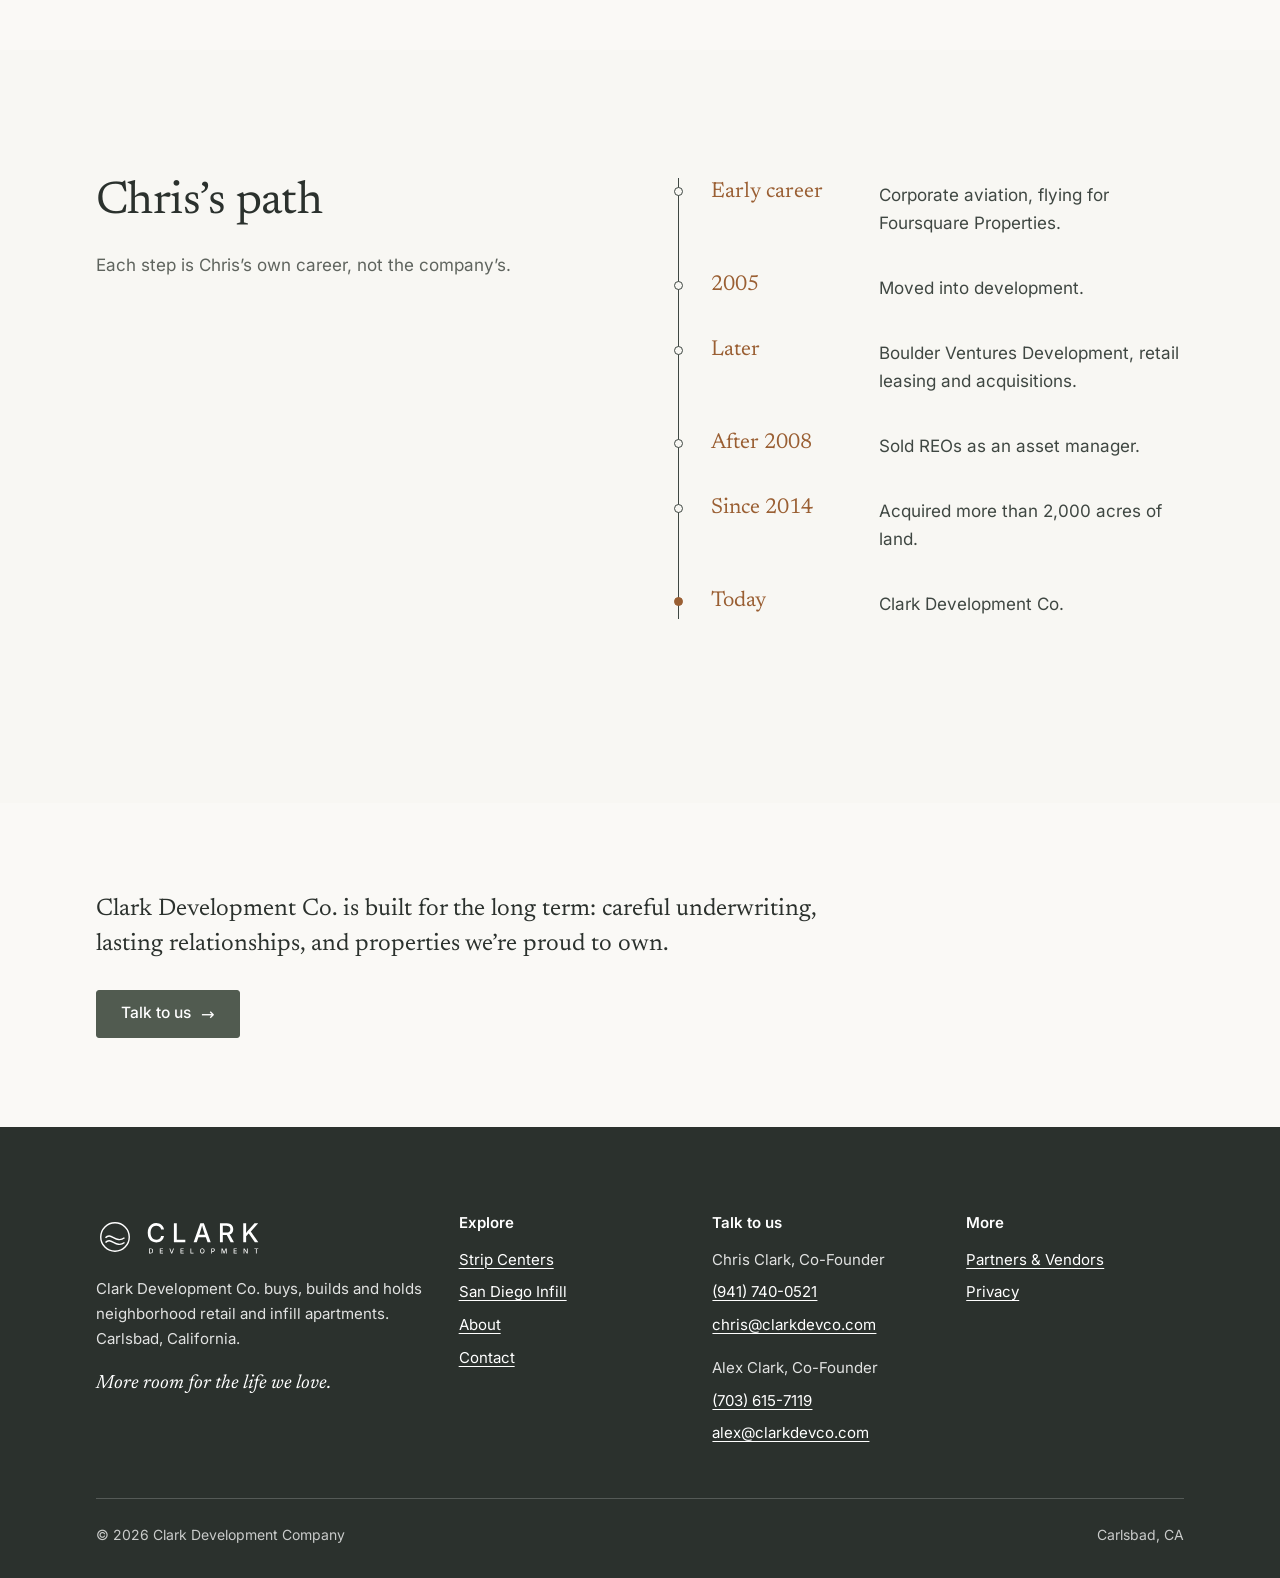
==== commit c26589f9: "Tone: company-first, less founder emphasis (Chris): about" ====
--- a/about/index.html
+++ b/about/index.html
@@ -101,7 +101,7 @@
 
 <section class="section tight bg-paper">
   <div class="wrap">
-    <p class="founders-close reveal" style="border:0;margin:0;padding:0">Chris and Alex are building Clark Development Co. to last, as brothers, as owners, and as the people who answer the phone.</p>
+    <p class="founders-close reveal" style="border:0;margin:0;padding:0">Clark Development Co. is built for the long term: careful underwriting, lasting relationships, and properties we&rsquo;re proud to own.</p>
     <p class="reveal" style="margin-top:28px"><a class="btn" href="/contact/">Talk to us <span class="arrow" aria-hidden="true">&rarr;</span></a></p>
   </div>
 </section>
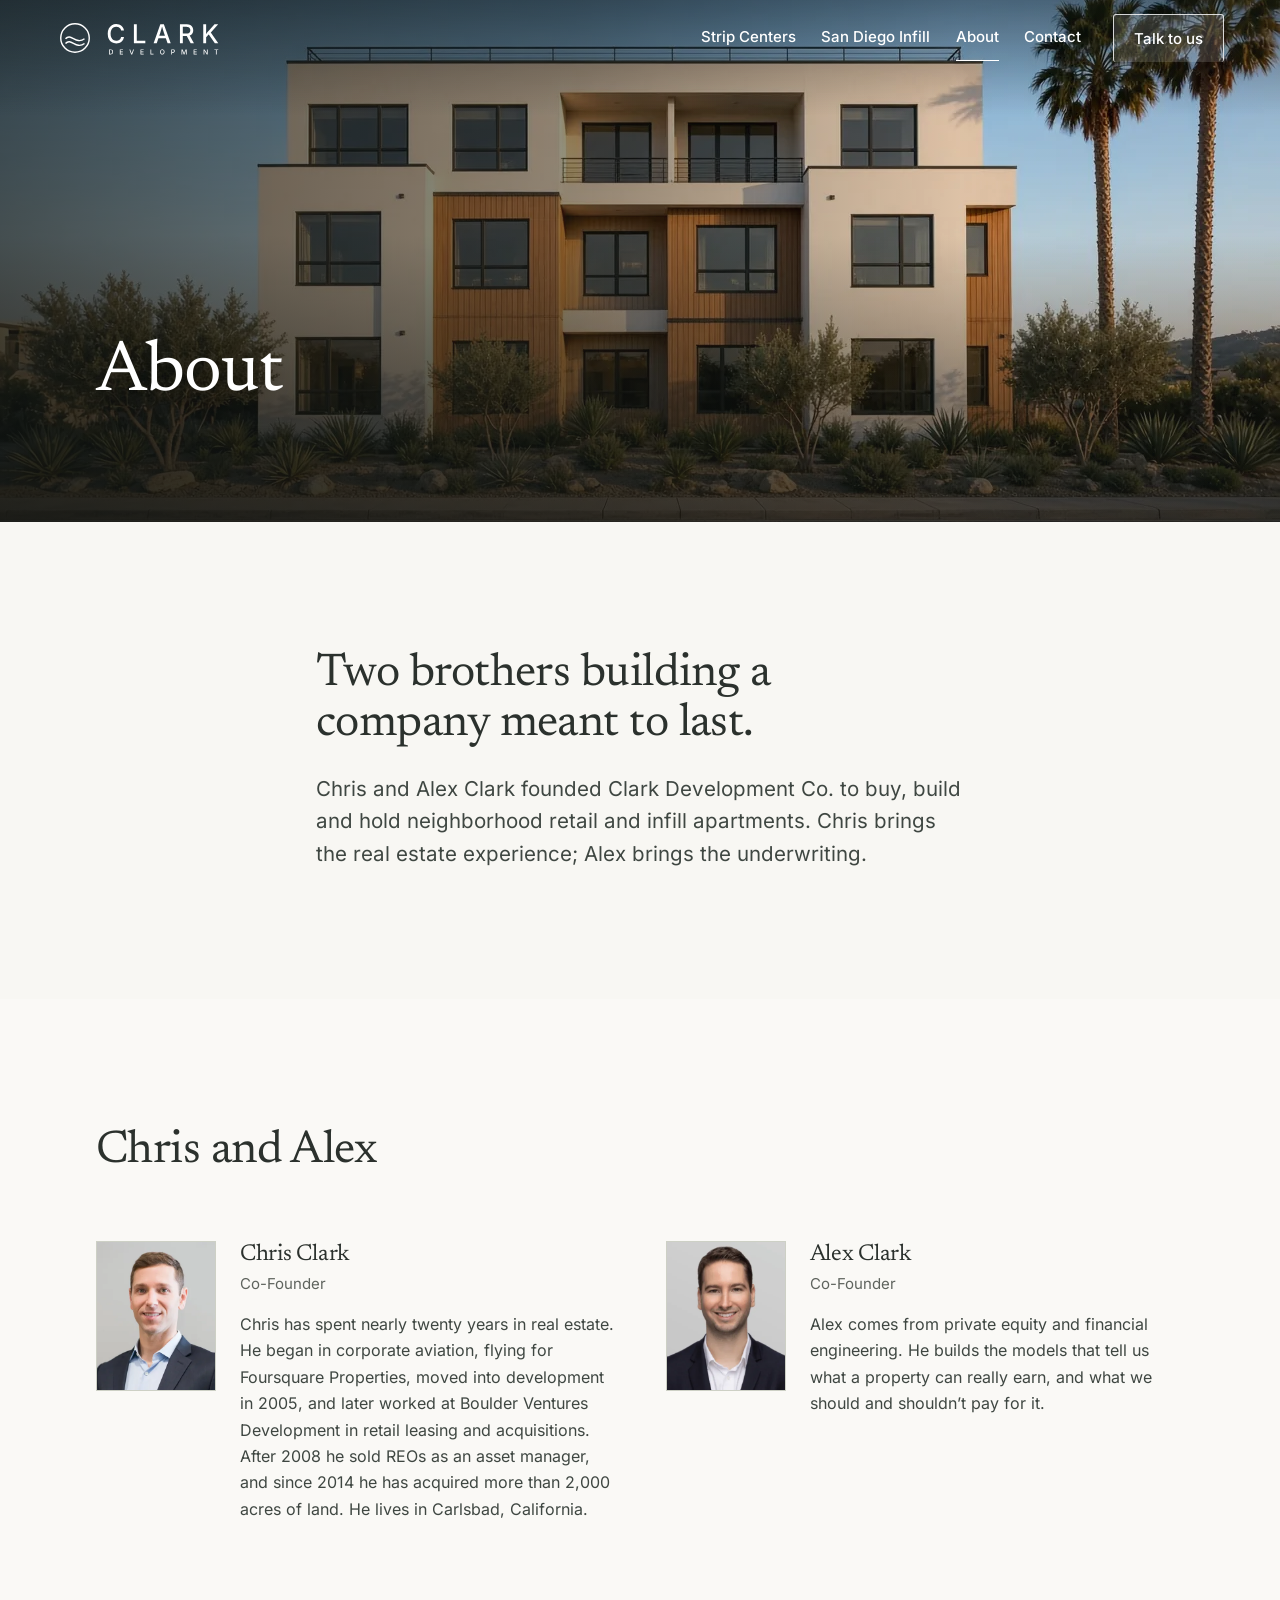
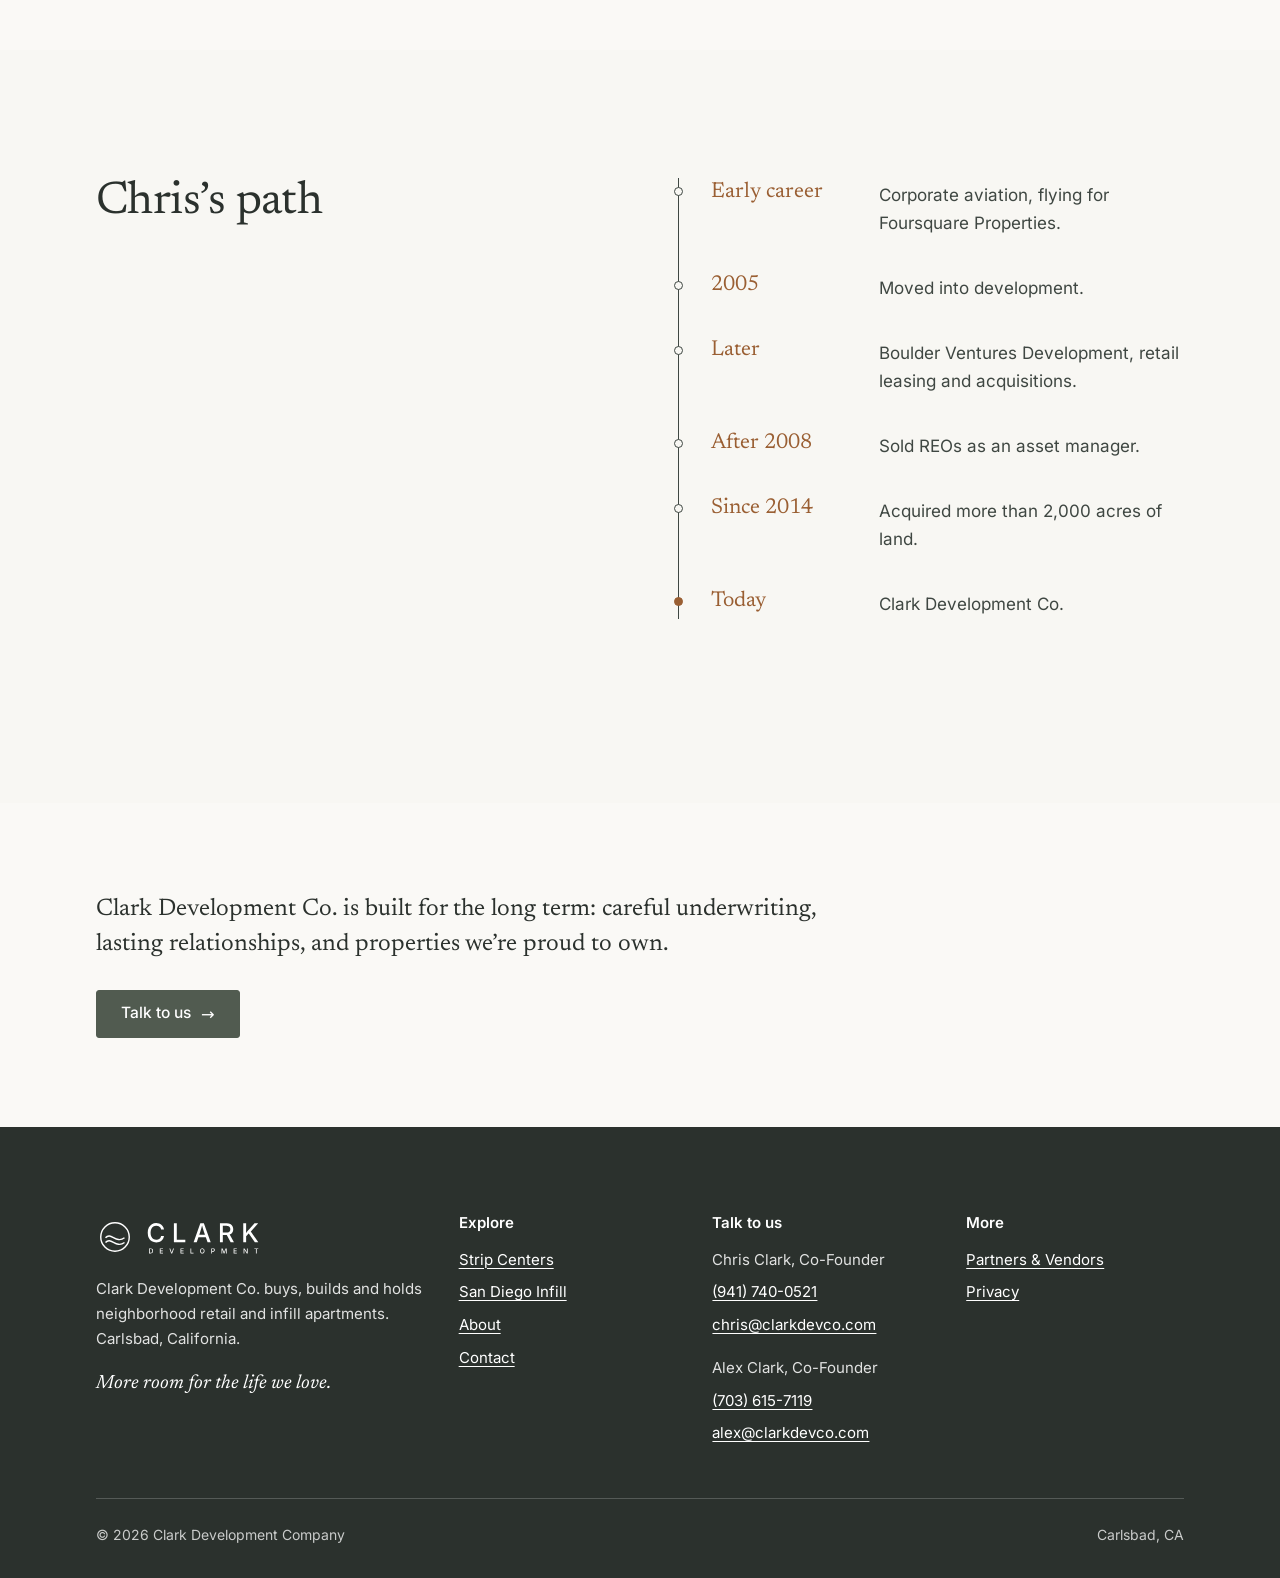
==== commit 28dc4106: "Site audit: company-first copy (Chris): about" ====
--- a/about/index.html
+++ b/about/index.html
@@ -3,7 +3,7 @@
 <head>
   <meta charset="utf-8">
   <meta name="viewport" content="width=device-width, initial-scale=1">
-  <title>About Chris and Alex Clark | Clark Development Co.</title>
+  <title>About Us | Clark Development Co.</title>
   <meta name="description" content="Meet Chris and Alex Clark, the brothers behind Clark Development Co., and the path that brought Chris to neighborhood retail and infill housing.">
   <link rel="canonical" href="https://clarkdevco.com/about/">
   <meta name="theme-color" content="#454b46">
@@ -15,7 +15,7 @@
   <link rel="stylesheet" href="/assets/css/style.css">
   <meta property="og:site_name" content="Clark Development Co.">
   <meta property="og:type" content="website">
-  <meta property="og:title" content="About Chris and Alex Clark | Clark Development Co.">
+  <meta property="og:title" content="About Us | Clark Development Co.">
   <meta property="og:description" content="Meet Chris and Alex Clark, the brothers behind Clark Development Co., and the path that brought Chris to neighborhood retail and infill housing.">
   <meta property="og:url" content="https://clarkdevco.com/about/">
   <meta property="og:image" content="https://clarkdevco.com/assets/images/og-share.jpg">
@@ -23,7 +23,7 @@
   <meta property="og:image:height" content="630">
   <meta property="og:image:alt" content="New three-story apartment building with cedar and stucco facade on a tree-lined San Diego street at golden hour">
   <meta name="twitter:card" content="summary_large_image">
-  <meta name="twitter:title" content="About Chris and Alex Clark | Clark Development Co.">
+  <meta name="twitter:title" content="About Us | Clark Development Co.">
   <meta name="twitter:description" content="Meet Chris and Alex Clark, the brothers behind Clark Development Co., and the path that brought Chris to neighborhood retail and infill housing.">
   <meta name="twitter:image" content="https://clarkdevco.com/assets/images/og-share.jpg">
   <meta name="twitter:image:alt" content="New three-story apartment building with cedar and stucco facade on a tree-lined San Diego street at golden hour">
@@ -57,7 +57,7 @@
 <section class="section">
   <div class="wrap narrow">
     <h2 class="reveal">Two brothers building a company meant to last.</h2>
-    <p class="lede reveal">Chris and Alex Clark founded Clark Development Co. to buy, build and hold neighborhood retail and infill apartments. Chris brings nearly twenty years in real estate; Alex brings the underwriting.</p>
+    <p class="lede reveal">Chris and Alex Clark founded Clark Development Co. to buy, build and hold neighborhood retail and infill apartments. Chris brings the real estate experience; Alex brings the underwriting.</p>
     <!-- TODO-NOTE: Connective sentences above written by Claude from the founder block and positioning. Chris to review. -->
   </div>
 </section>
@@ -83,7 +83,6 @@
   <div class="wrap split top keep">
     <div class="reveal">
       <h2 id="timeline">Chris&rsquo;s path</h2>
-      <p class="muted">Each step is Chris&rsquo;s own career, not the company&rsquo;s.</p>
     </div>
     <ol class="timeline reveal">
       <li><span class="when">Early career</span><span class="what">Corporate aviation, flying for Foursquare Properties.</span></li>
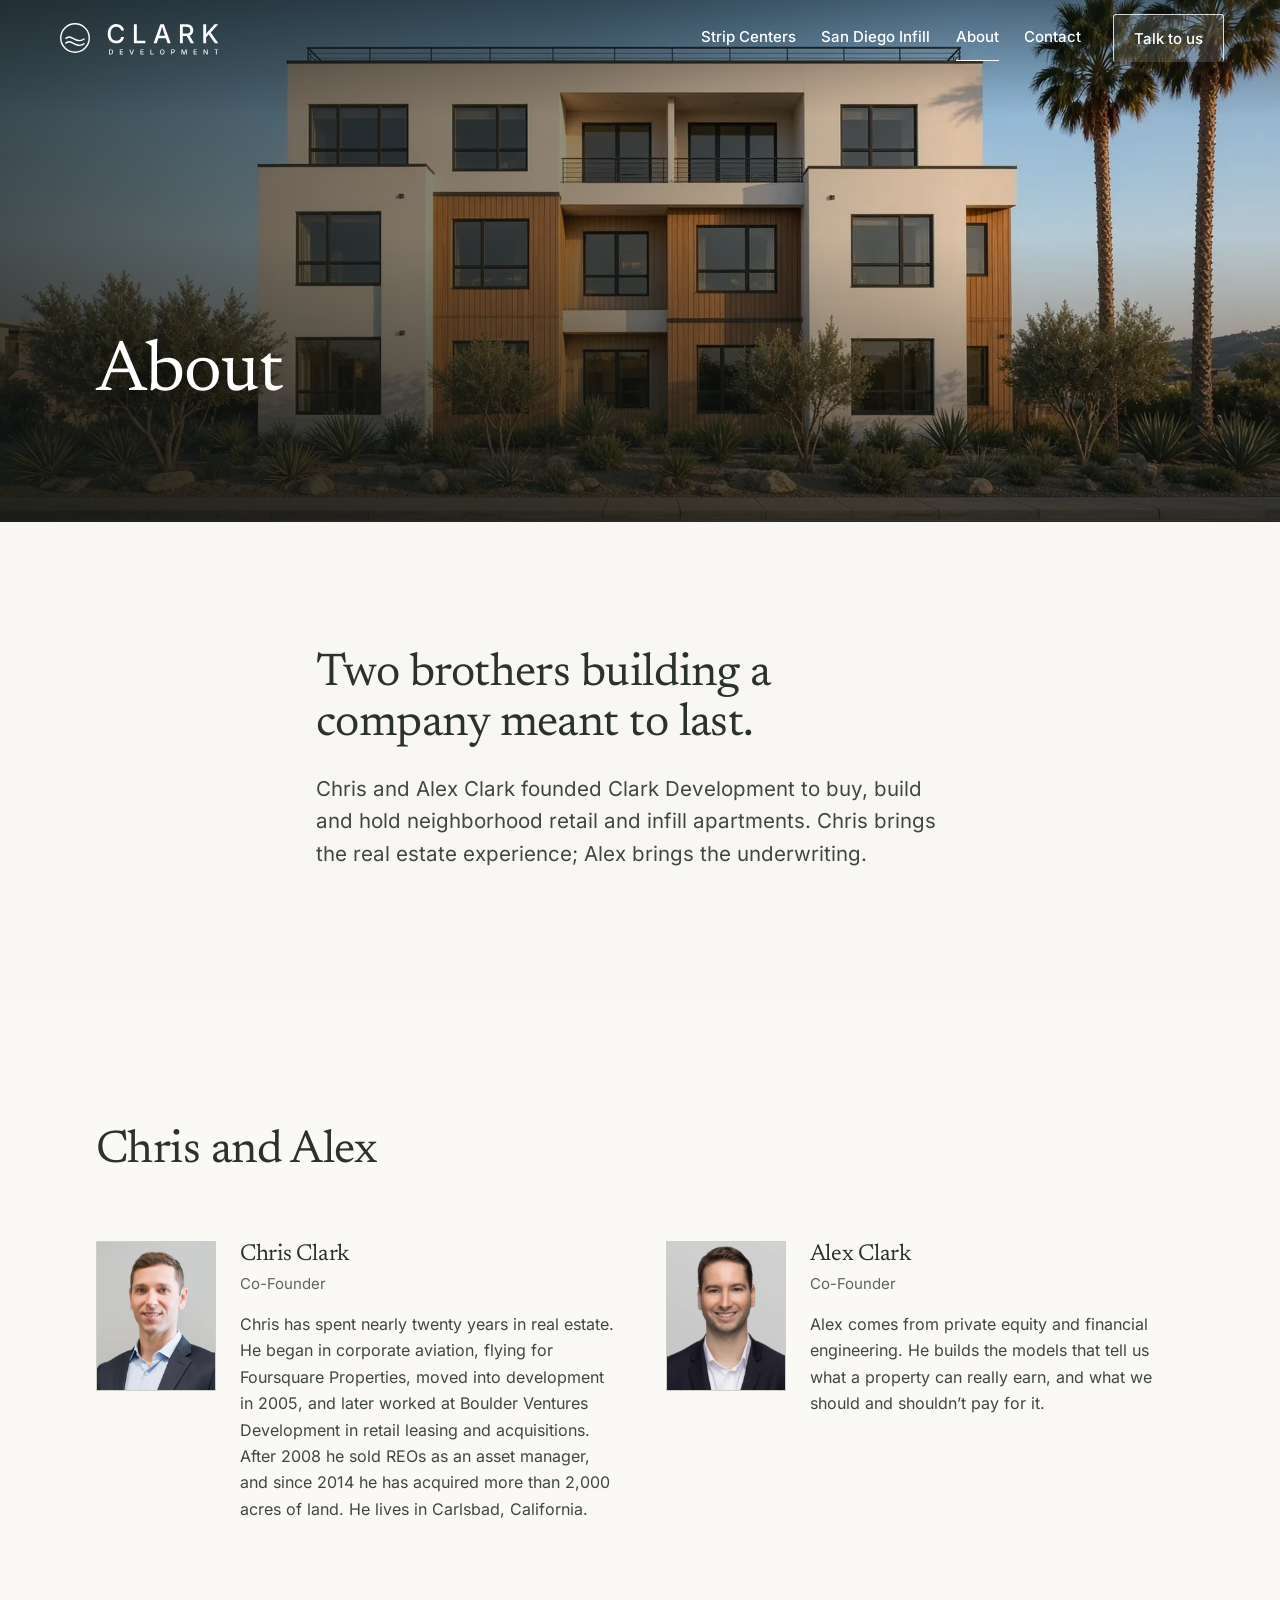
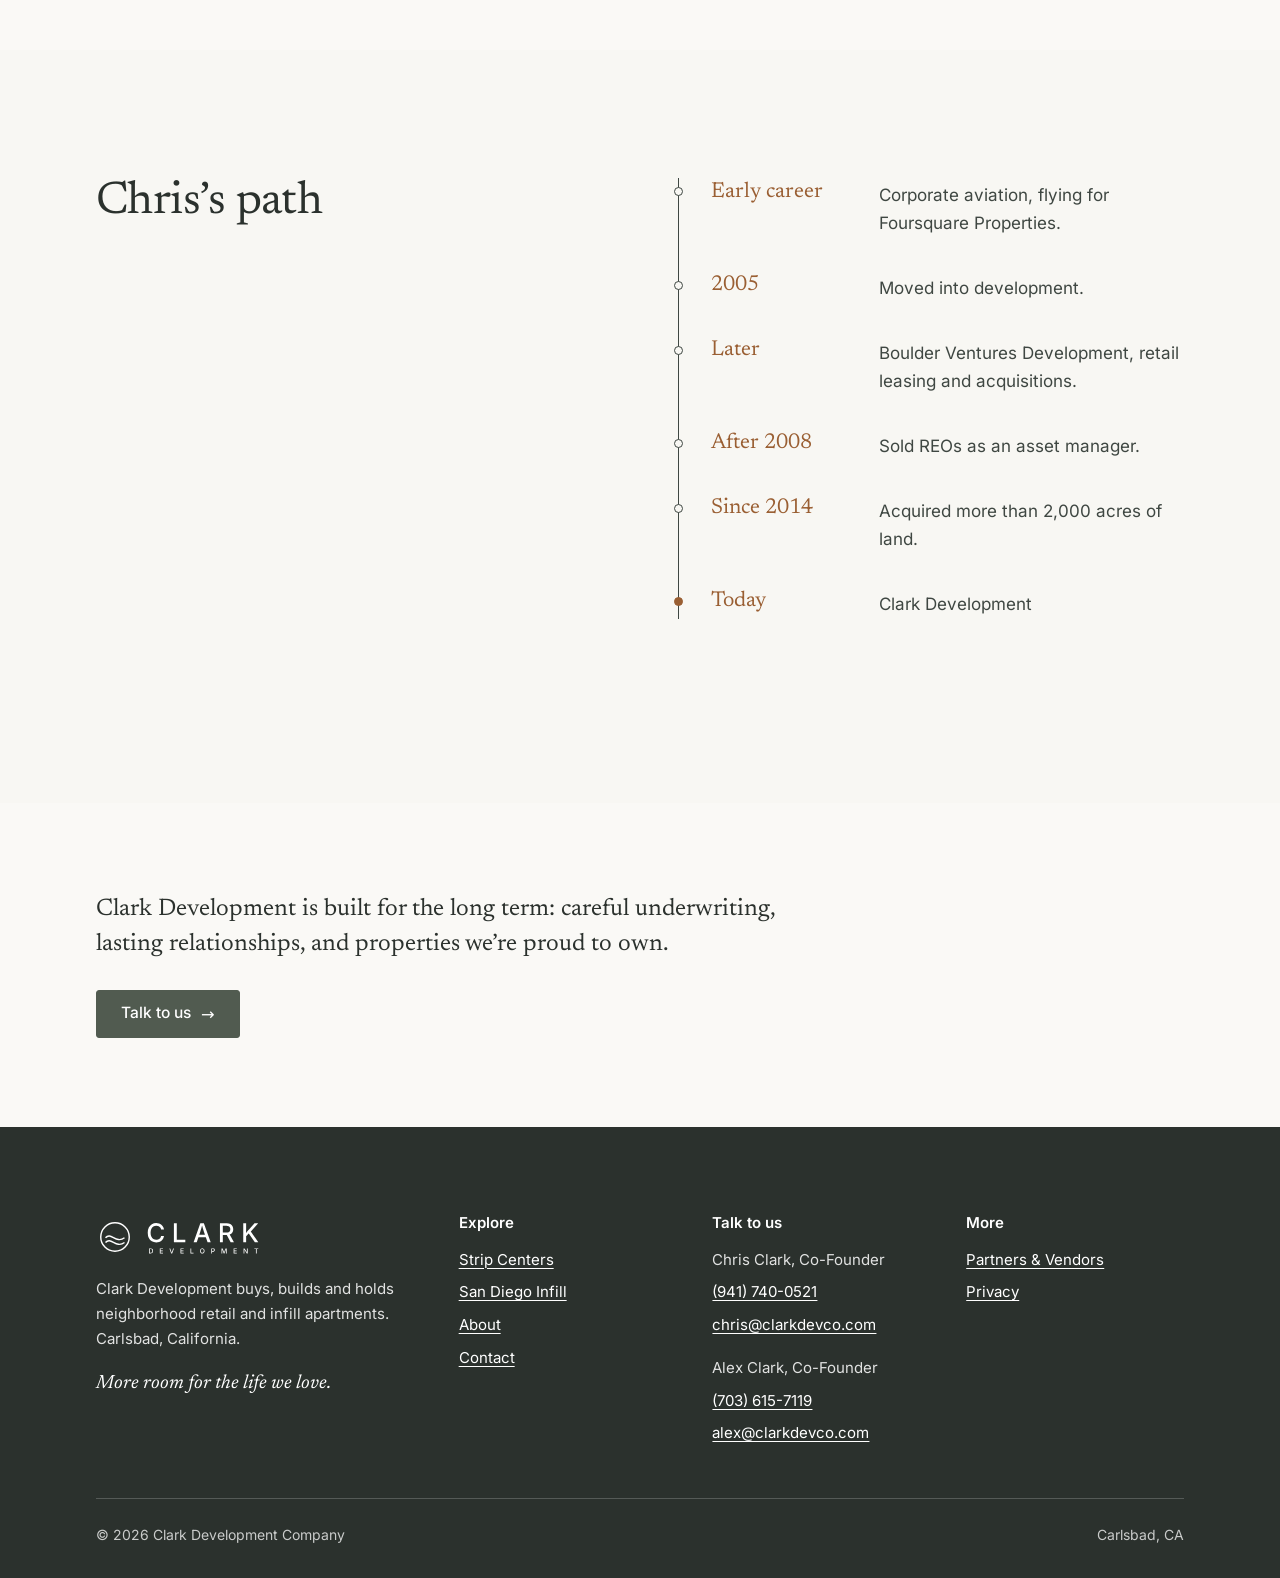
==== commit 60f99ee2: "Name: Clark Development, not Co. (Chris): about" ====
--- a/about/index.html
+++ b/about/index.html
@@ -3,8 +3,8 @@
 <head>
   <meta charset="utf-8">
   <meta name="viewport" content="width=device-width, initial-scale=1">
-  <title>About Us | Clark Development Co.</title>
-  <meta name="description" content="Meet Chris and Alex Clark, the brothers behind Clark Development Co., and the path that brought Chris to neighborhood retail and infill housing.">
+  <title>About Us | Clark Development</title>
+  <meta name="description" content="Meet Chris and Alex Clark, the brothers behind Clark Development, and the path that brought Chris to neighborhood retail and infill housing.">
   <link rel="canonical" href="https://clarkdevco.com/about/">
   <meta name="theme-color" content="#454b46">
   <link rel="icon" href="/favicon.svg" type="image/svg+xml">
@@ -13,18 +13,18 @@
   <link rel="preload" href="/assets/fonts/inter-latin-400-normal.woff2" as="font" type="font/woff2" crossorigin>
   <link rel="preload" href="/assets/fonts/newsreader-latin-400-normal.woff2" as="font" type="font/woff2" crossorigin>
   <link rel="stylesheet" href="/assets/css/style.css">
-  <meta property="og:site_name" content="Clark Development Co.">
+  <meta property="og:site_name" content="Clark Development">
   <meta property="og:type" content="website">
-  <meta property="og:title" content="About Us | Clark Development Co.">
-  <meta property="og:description" content="Meet Chris and Alex Clark, the brothers behind Clark Development Co., and the path that brought Chris to neighborhood retail and infill housing.">
+  <meta property="og:title" content="About Us | Clark Development">
+  <meta property="og:description" content="Meet Chris and Alex Clark, the brothers behind Clark Development, and the path that brought Chris to neighborhood retail and infill housing.">
   <meta property="og:url" content="https://clarkdevco.com/about/">
   <meta property="og:image" content="https://clarkdevco.com/assets/images/og-share.jpg">
   <meta property="og:image:width" content="1200">
   <meta property="og:image:height" content="630">
   <meta property="og:image:alt" content="New three-story apartment building with cedar and stucco facade on a tree-lined San Diego street at golden hour">
   <meta name="twitter:card" content="summary_large_image">
-  <meta name="twitter:title" content="About Us | Clark Development Co.">
-  <meta name="twitter:description" content="Meet Chris and Alex Clark, the brothers behind Clark Development Co., and the path that brought Chris to neighborhood retail and infill housing.">
+  <meta name="twitter:title" content="About Us | Clark Development">
+  <meta name="twitter:description" content="Meet Chris and Alex Clark, the brothers behind Clark Development, and the path that brought Chris to neighborhood retail and infill housing.">
   <meta name="twitter:image" content="https://clarkdevco.com/assets/images/og-share.jpg">
   <meta name="twitter:image:alt" content="New three-story apartment building with cedar and stucco facade on a tree-lined San Diego street at golden hour">
 </head>
@@ -37,7 +37,7 @@
 </svg>
 <header class="site-header">
   <div class="header-inner">
-    <a class="brand" href="/" aria-label="Clark Development Co., home"><svg class="mark" aria-hidden="true"><use href="#mark"/></svg><svg class="wordmark" aria-hidden="true"><use href="#wordmark"/></svg></a>
+    <a class="brand" href="/" aria-label="Clark Development, home"><svg class="mark" aria-hidden="true"><use href="#mark"/></svg><svg class="wordmark" aria-hidden="true"><use href="#wordmark"/></svg></a>
     <button class="menu-toggle" type="button" aria-expanded="false" aria-controls="site-nav">Menu</button>
     <nav class="nav" id="site-nav" aria-label="Main">
       <a href="/strip-centers/">Strip Centers</a>
@@ -57,7 +57,7 @@
 <section class="section">
   <div class="wrap narrow">
     <h2 class="reveal">Two brothers building a company meant to last.</h2>
-    <p class="lede reveal">Chris and Alex Clark founded Clark Development Co. to buy, build and hold neighborhood retail and infill apartments. Chris brings the real estate experience; Alex brings the underwriting.</p>
+    <p class="lede reveal">Chris and Alex Clark founded Clark Development to buy, build and hold neighborhood retail and infill apartments. Chris brings the real estate experience; Alex brings the underwriting.</p>
     <!-- TODO-NOTE: Connective sentences above written by Claude from the founder block and positioning. Chris to review. -->
   </div>
 </section>
@@ -90,7 +90,7 @@
       <li><span class="when">Later</span><span class="what">Boulder Ventures Development, retail leasing and acquisitions.</span></li>
       <li><span class="when">After 2008</span><span class="what">Sold REOs as an asset manager.</span></li>
       <li><span class="when">Since 2014</span><span class="what">Acquired more than 2,000 acres of land.</span></li>
-      <li><span class="when">Today</span><span class="what">Clark Development Co.</span></li>
+      <li><span class="when">Today</span><span class="what">Clark Development</span></li>
     </ol>
   </div>
   <div class="wrap" style="margin-top:56px">
@@ -100,7 +100,7 @@
 
 <section class="section tight bg-paper">
   <div class="wrap">
-    <p class="founders-close reveal" style="border:0;margin:0;padding:0">Clark Development Co. is built for the long term: careful underwriting, lasting relationships, and properties we&rsquo;re proud to own.</p>
+    <p class="founders-close reveal" style="border:0;margin:0;padding:0">Clark Development is built for the long term: careful underwriting, lasting relationships, and properties we&rsquo;re proud to own.</p>
     <p class="reveal" style="margin-top:28px"><a class="btn" href="/contact/">Talk to us <span class="arrow" aria-hidden="true">&rarr;</span></a></p>
   </div>
 </section>
@@ -109,8 +109,8 @@
   <div class="wrap">
     <div class="footer-grid">
       <div class="footer-brand">
-        <a class="brand" href="/" aria-label="Clark Development Co., home"><svg class="mark" aria-hidden="true"><use href="#mark"/></svg><svg class="wordmark" aria-hidden="true"><use href="#wordmark"/></svg></a>
-        <p>Clark Development Co. buys, builds and holds neighborhood retail and infill apartments. Carlsbad, California.</p>
+        <a class="brand" href="/" aria-label="Clark Development, home"><svg class="mark" aria-hidden="true"><use href="#mark"/></svg><svg class="wordmark" aria-hidden="true"><use href="#wordmark"/></svg></a>
+        <p>Clark Development buys, builds and holds neighborhood retail and infill apartments. Carlsbad, California.</p>
         <p class="tagline">More room for the life we love.</p>
       </div>
       <div>
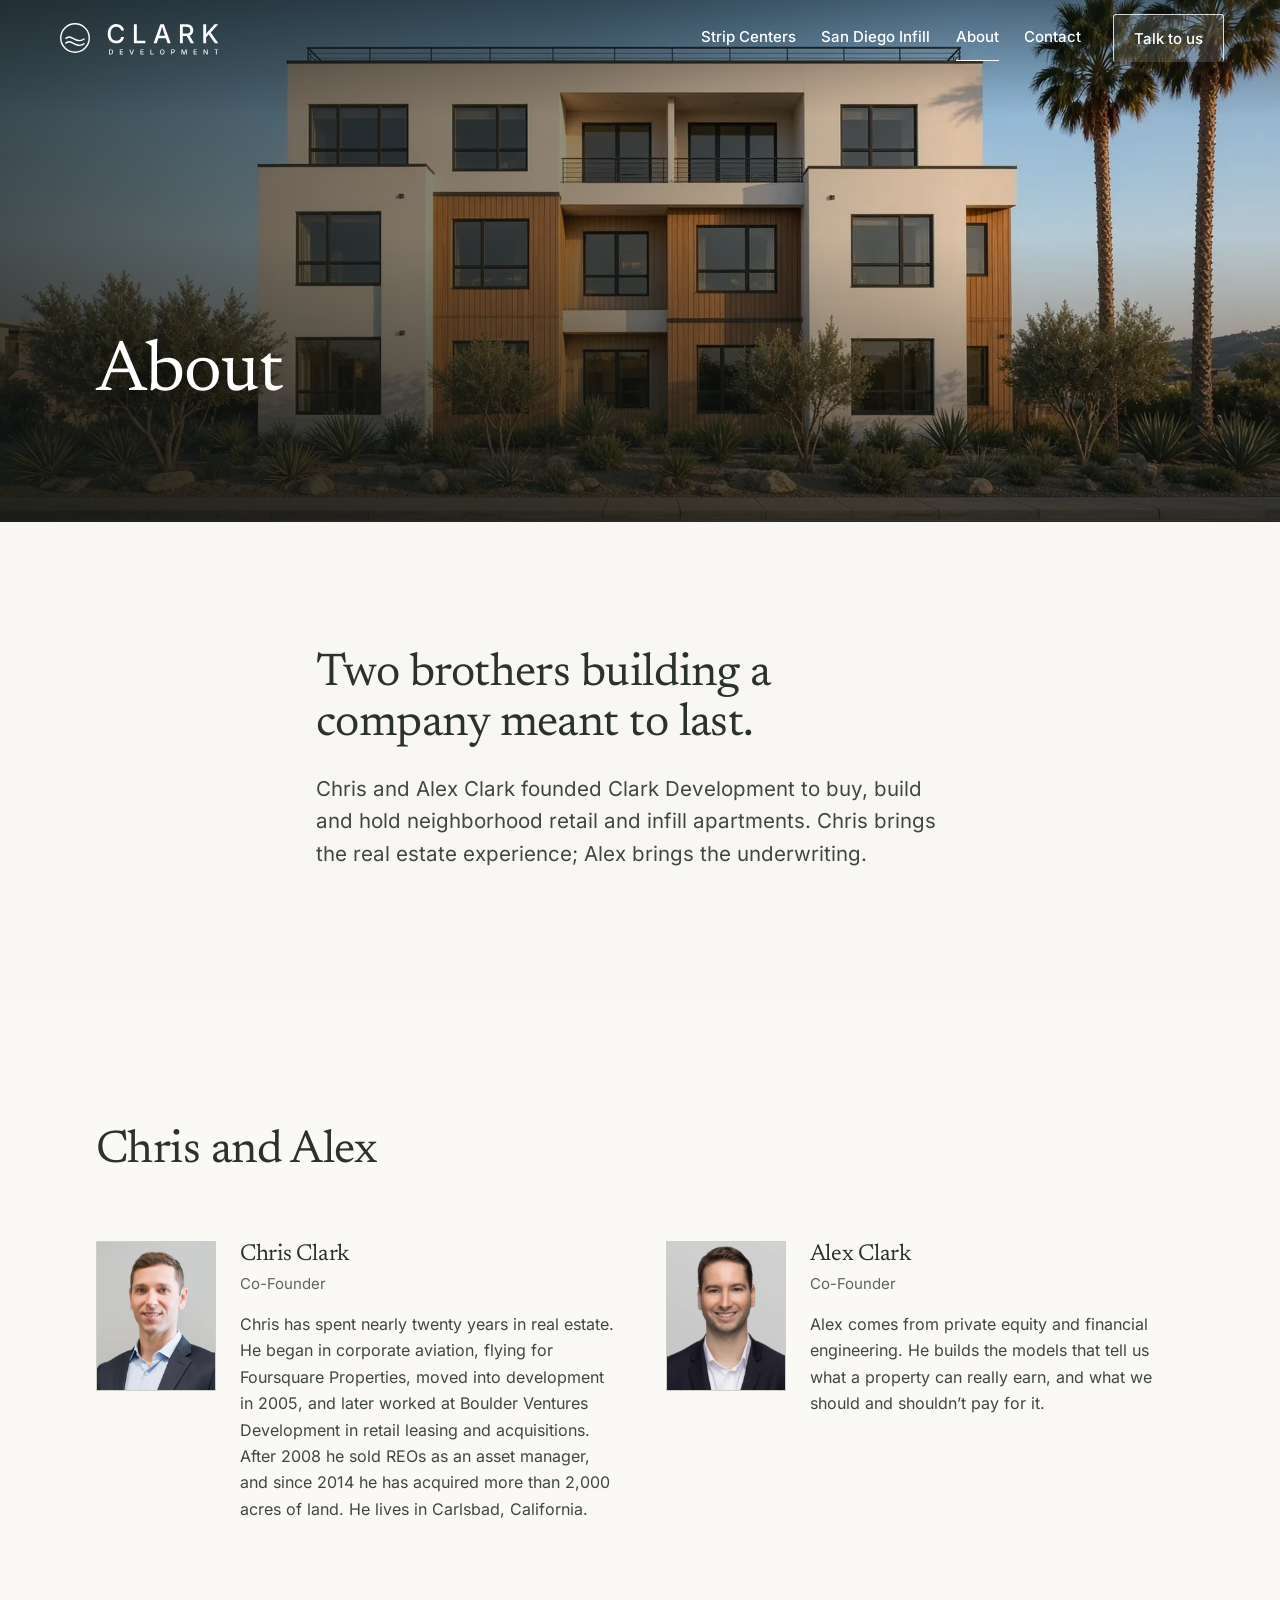
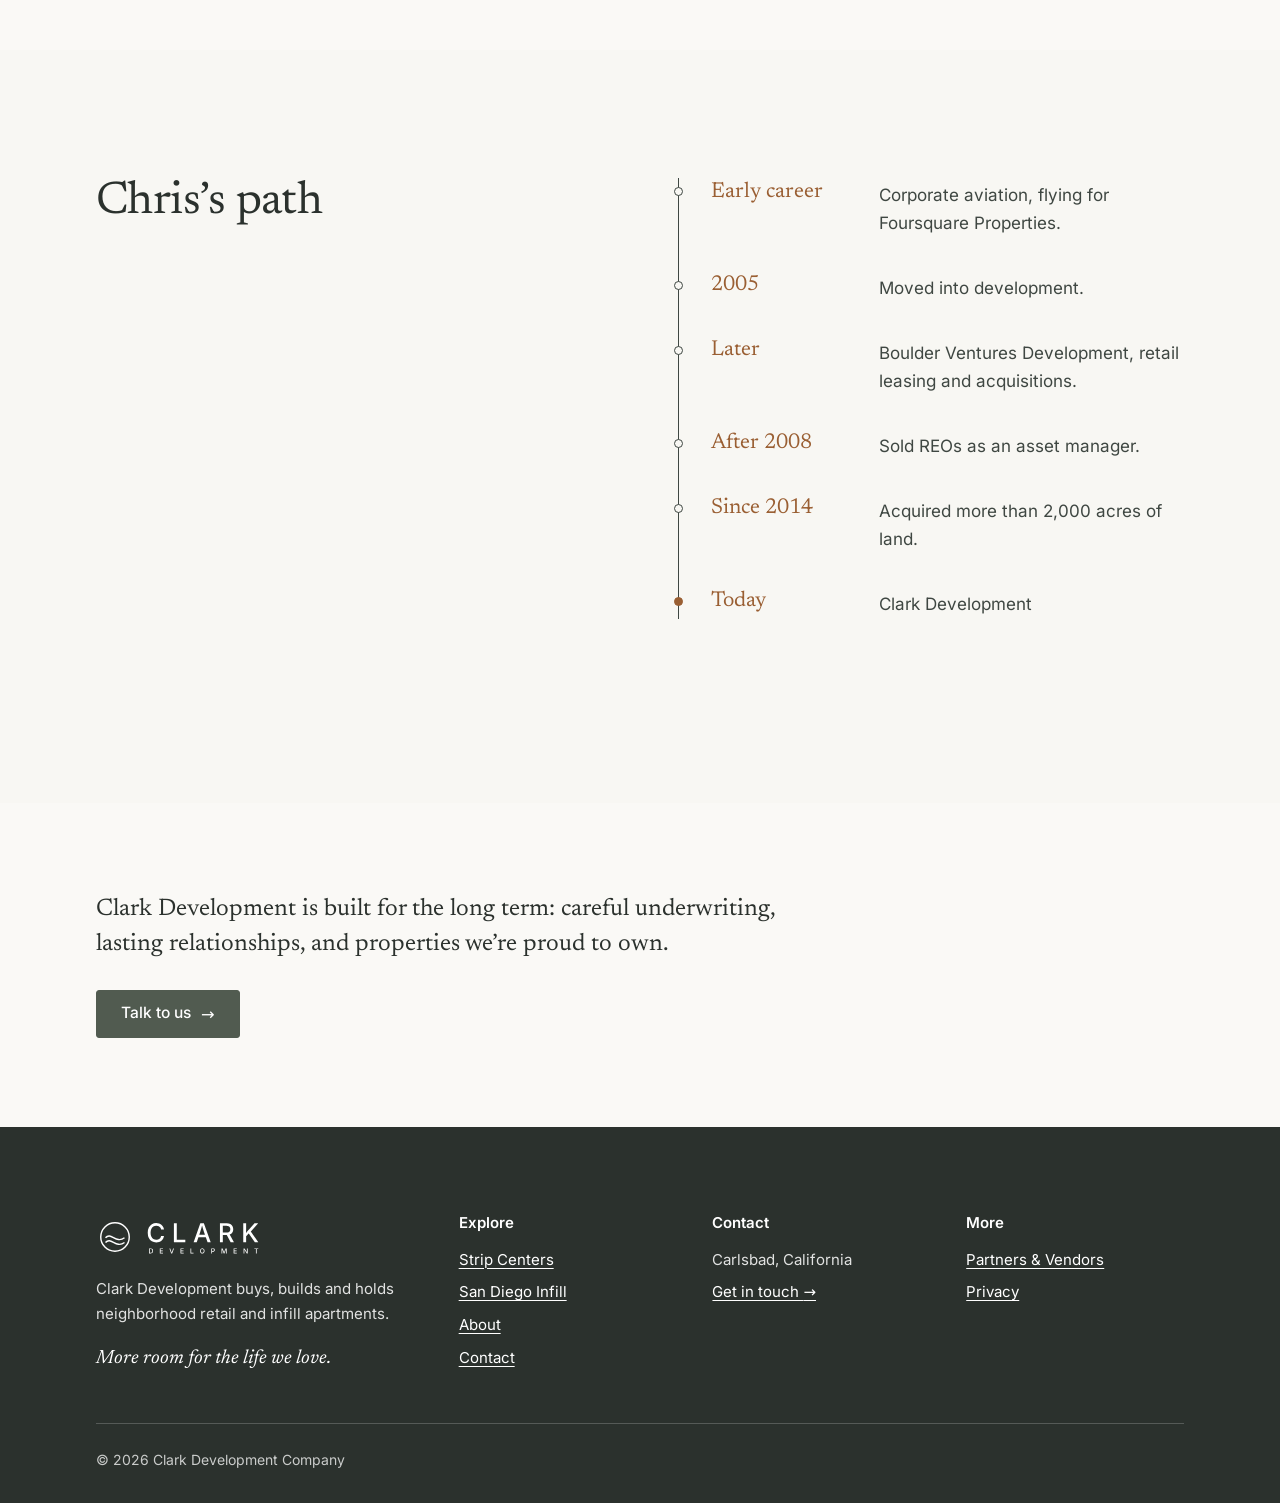
==== commit e75f089a: "Footer: simple Contact column (Chris): about" ====
--- a/about/index.html
+++ b/about/index.html
@@ -110,7 +110,7 @@
     <div class="footer-grid">
       <div class="footer-brand">
         <a class="brand" href="/" aria-label="Clark Development, home"><svg class="mark" aria-hidden="true"><use href="#mark"/></svg><svg class="wordmark" aria-hidden="true"><use href="#wordmark"/></svg></a>
-        <p>Clark Development buys, builds and holds neighborhood retail and infill apartments. Carlsbad, California.</p>
+        <p>Clark Development buys, builds and holds neighborhood retail and infill apartments.</p>
         <p class="tagline">More room for the life we love.</p>
       </div>
       <div>
@@ -123,14 +123,10 @@
         </ul>
       </div>
       <div>
-        <h2>Talk to us</h2>
+        <h2>Contact</h2>
         <ul>
-          <li>Chris Clark, Co-Founder</li>
-          <li><a href="tel:+19417400521">(941) 740-0521</a></li>
-          <li><a href="mailto:chris@clarkdevco.com">chris@clarkdevco.com</a></li>
-          <li style="padding-top:14px">Alex Clark, Co-Founder</li>
-          <li><a href="tel:+17036157119">(703) 615-7119</a></li>
-          <li><a href="mailto:alex@clarkdevco.com">alex@clarkdevco.com</a></li>
+          <li>Carlsbad, California</li>
+          <li><a href="/contact/">Get in touch <span aria-hidden="true">&rarr;</span></a></li>
         </ul>
       </div>
       <div>
@@ -144,7 +140,6 @@
     </div>
     <div class="footer-bottom">
       <span>&copy; 2026 Clark Development Company</span>
-      <span>Carlsbad, CA</span>
     </div>
     <!-- Broker-licensure disclosure: not added. Chris confirmed (Nov 2026) he holds no active real estate license in CA or UT (inactive since about 2018). Revisit only if a license is reactivated. -->
   </div>
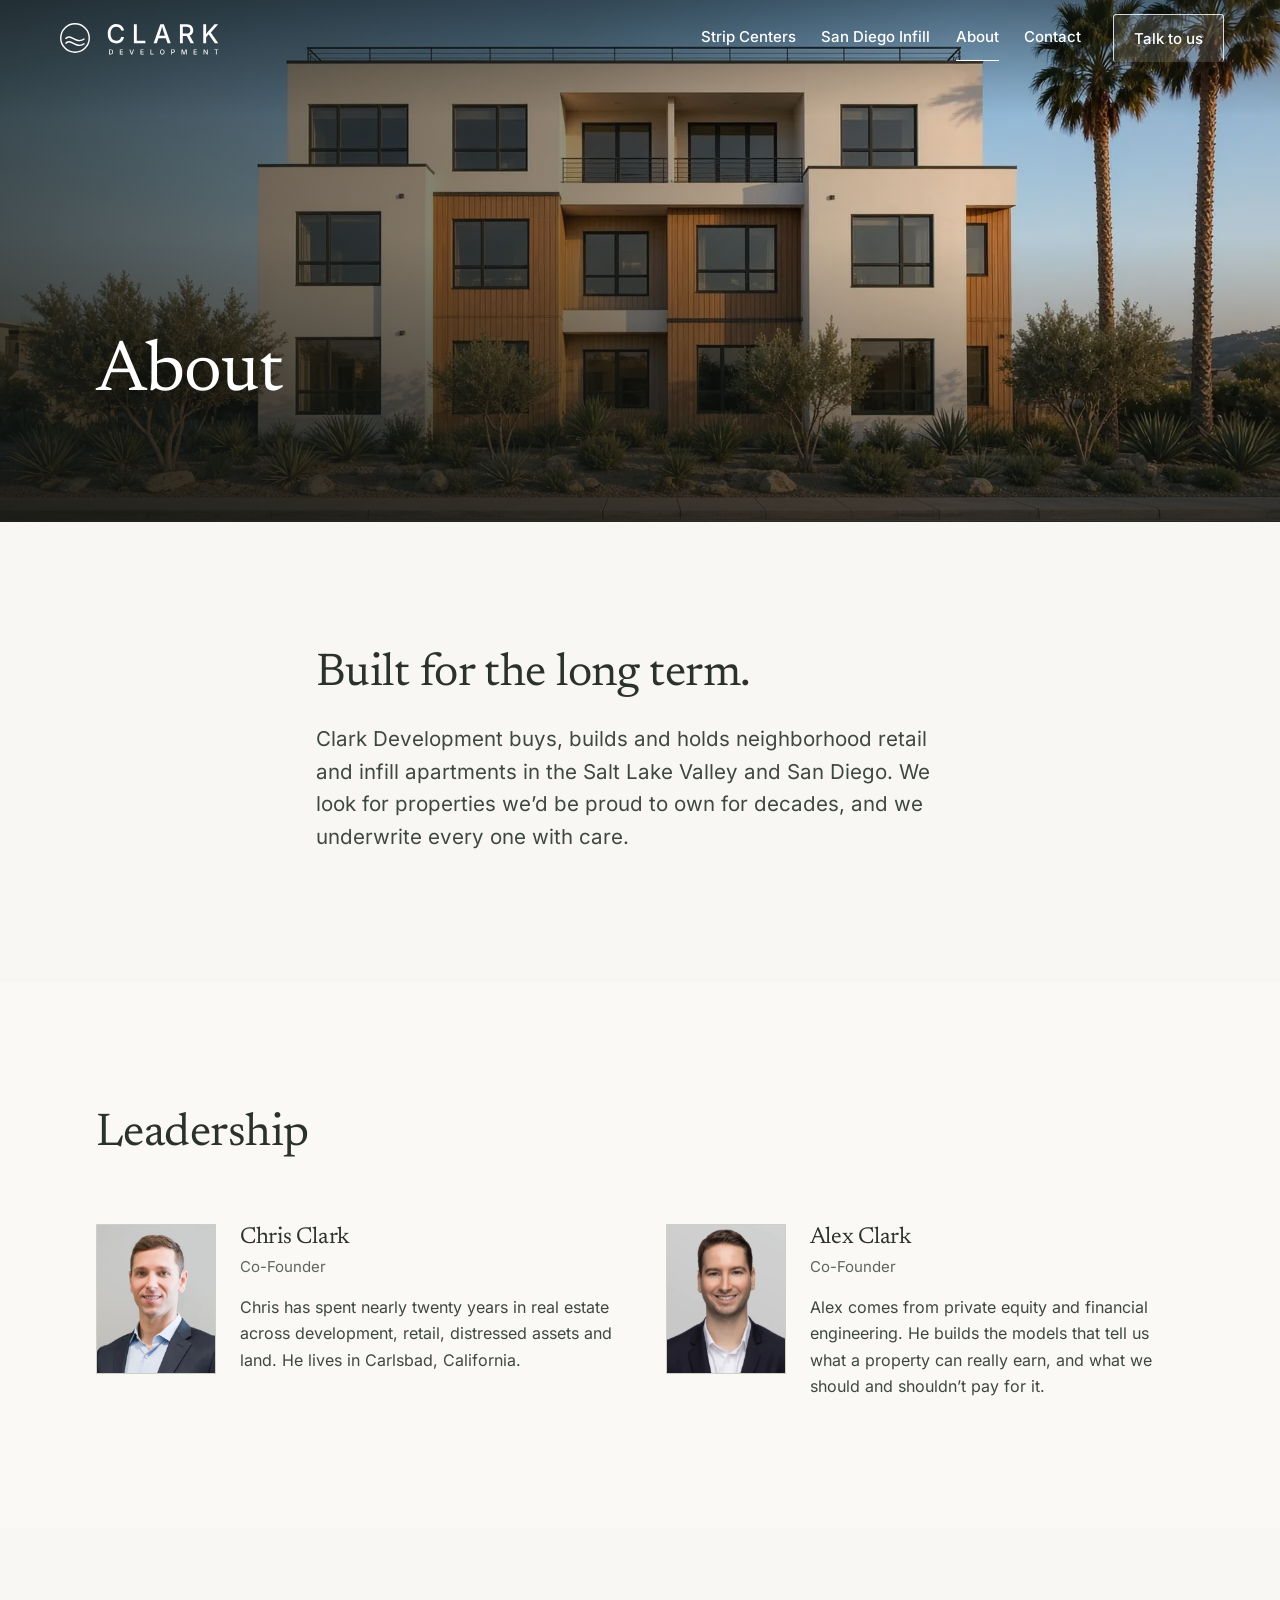
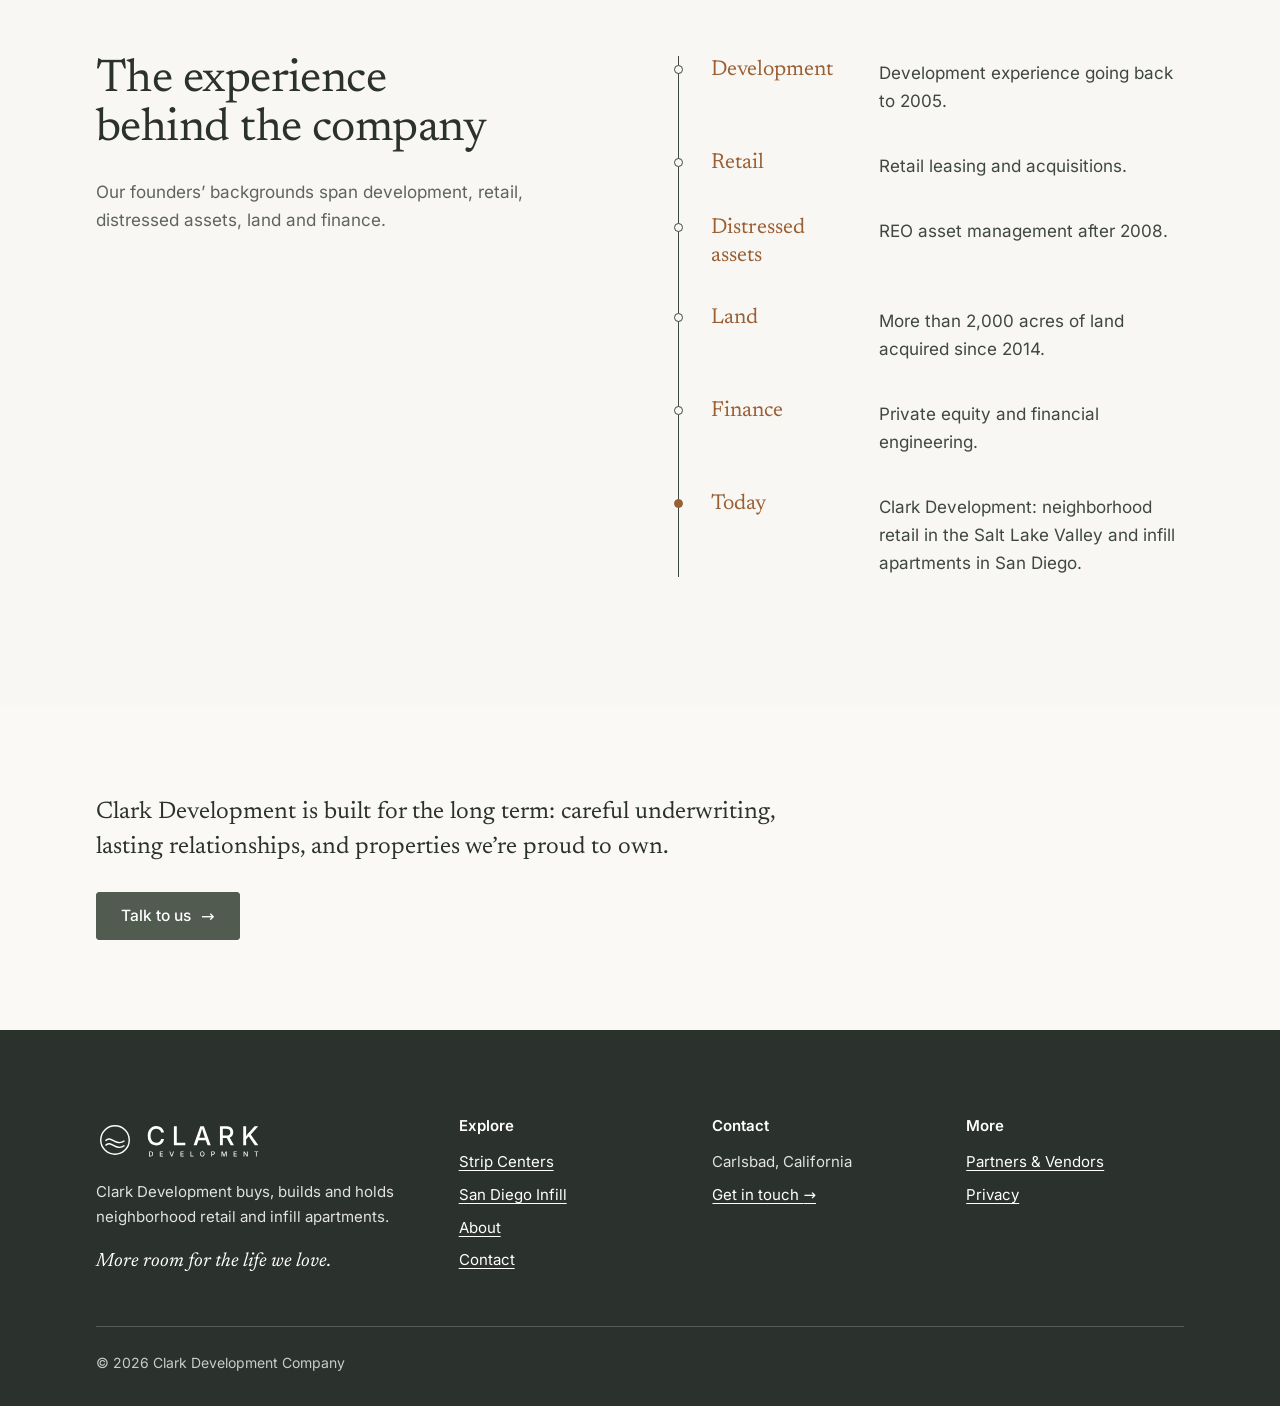
==== commit 61947170: "About page: company-first, experience path, no brothers (Chris)" ====
--- a/about/index.html
+++ b/about/index.html
@@ -4,7 +4,7 @@
   <meta charset="utf-8">
   <meta name="viewport" content="width=device-width, initial-scale=1">
   <title>About Us | Clark Development</title>
-  <meta name="description" content="Meet Chris and Alex Clark, the brothers behind Clark Development, and the path that brought Chris to neighborhood retail and infill housing.">
+  <meta name="description" content="Clark Development buys, builds and holds neighborhood retail and infill apartments. Meet our founders and the experience behind the company.">
   <link rel="canonical" href="https://clarkdevco.com/about/">
   <meta name="theme-color" content="#454b46">
   <link rel="icon" href="/favicon.svg" type="image/svg+xml">
@@ -16,7 +16,7 @@
   <meta property="og:site_name" content="Clark Development">
   <meta property="og:type" content="website">
   <meta property="og:title" content="About Us | Clark Development">
-  <meta property="og:description" content="Meet Chris and Alex Clark, the brothers behind Clark Development, and the path that brought Chris to neighborhood retail and infill housing.">
+  <meta property="og:description" content="Clark Development buys, builds and holds neighborhood retail and infill apartments. Meet our founders and the experience behind the company.">
   <meta property="og:url" content="https://clarkdevco.com/about/">
   <meta property="og:image" content="https://clarkdevco.com/assets/images/og-share.jpg">
   <meta property="og:image:width" content="1200">
@@ -24,7 +24,7 @@
   <meta property="og:image:alt" content="New three-story apartment building with cedar and stucco facade on a tree-lined San Diego street at golden hour">
   <meta name="twitter:card" content="summary_large_image">
   <meta name="twitter:title" content="About Us | Clark Development">
-  <meta name="twitter:description" content="Meet Chris and Alex Clark, the brothers behind Clark Development, and the path that brought Chris to neighborhood retail and infill housing.">
+  <meta name="twitter:description" content="Clark Development buys, builds and holds neighborhood retail and infill apartments. Meet our founders and the experience behind the company.">
   <meta name="twitter:image" content="https://clarkdevco.com/assets/images/og-share.jpg">
   <meta name="twitter:image:alt" content="New three-story apartment building with cedar and stucco facade on a tree-lined San Diego street at golden hour">
 </head>
@@ -56,19 +56,18 @@
 
 <section class="section">
   <div class="wrap narrow">
-    <h2 class="reveal">Two brothers building a company meant to last.</h2>
-    <p class="lede reveal">Chris and Alex Clark founded Clark Development to buy, build and hold neighborhood retail and infill apartments. Chris brings the real estate experience; Alex brings the underwriting.</p>
-    <!-- TODO-NOTE: Connective sentences above written by Claude from the founder block and positioning. Chris to review. -->
+    <h2 class="reveal">Built for the long term.</h2>
+    <p class="lede reveal">Clark Development buys, builds and holds neighborhood retail and infill apartments in the Salt Lake Valley and San Diego. We look for properties we&rsquo;d be proud to own for decades, and we underwrite every one with care.</p>
   </div>
 </section>
 
-<div class="bg-paper"><section class="section" aria-labelledby="bios">
+<div class="bg-paper"><section class="section" aria-labelledby="leadership">
   <div class="wrap">
-    <div class="section-head reveal"><h2 id="bios">Chris and Alex</h2></div>
+    <div class="section-head reveal"><h2 id="leadership">Leadership</h2></div>
     <div class="founders">
       <article class="founder reveal">
         <div class="portrait"><img src="/assets/images/chris-clark-headshot.webp" width="360" height="450" alt="Chris Clark" loading="lazy" decoding="async"></div>
-        <div><h3>Chris Clark</h3><p class="role">Co-Founder</p><p>Chris has spent nearly twenty years in real estate. He began in corporate aviation, flying for Foursquare Properties, moved into development in 2005, and later worked at Boulder Ventures Development in retail leasing and acquisitions. After 2008 he sold REOs as an asset manager, and since 2014 he has acquired more than 2,000 acres of land. He lives in Carlsbad, California.</p></div>
+        <div><h3>Chris Clark</h3><p class="role">Co-Founder</p><p>Chris has spent nearly twenty years in real estate across development, retail, distressed assets and land. He lives in Carlsbad, California.</p></div>
       </article>
       <article class="founder reveal">
         <div class="portrait"><img src="/assets/images/alex-clark-headshot.webp" width="360" height="450" alt="Alex Clark" loading="lazy" decoding="async"></div>
@@ -79,23 +78,22 @@
   </div>
 </section></div>
 
-<section class="section" aria-labelledby="timeline">
+<section class="section" aria-labelledby="experience">
   <div class="wrap split top keep">
     <div class="reveal">
-      <h2 id="timeline">Chris&rsquo;s path</h2>
+      <h2 id="experience">The experience behind the company</h2>
+      <p class="muted">Our founders&rsquo; backgrounds span development, retail, distressed assets, land and finance.</p>
     </div>
     <ol class="timeline reveal">
-      <li><span class="when">Early career</span><span class="what">Corporate aviation, flying for Foursquare Properties.</span></li>
-      <li><span class="when">2005</span><span class="what">Moved into development.</span></li>
-      <li><span class="when">Later</span><span class="what">Boulder Ventures Development, retail leasing and acquisitions.</span></li>
-      <li><span class="when">After 2008</span><span class="what">Sold REOs as an asset manager.</span></li>
-      <li><span class="when">Since 2014</span><span class="what">Acquired more than 2,000 acres of land.</span></li>
-      <li><span class="when">Today</span><span class="what">Clark Development</span></li>
+      <li><span class="when">Development</span><span class="what">Development experience going back to 2005.</span></li>
+      <li><span class="when">Retail</span><span class="what">Retail leasing and acquisitions.</span></li>
+      <li><span class="when">Distressed assets</span><span class="what">REO asset management after 2008.</span></li>
+      <li><span class="when">Land</span><span class="what">More than 2,000 acres of land acquired since 2014.</span></li>
+      <li><span class="when">Finance</span><span class="what">Private equity and financial engineering.</span></li>
+      <li><span class="when">Today</span><span class="what">Clark Development: neighborhood retail in the Salt Lake Valley and infill apartments in San Diego.</span></li>
     </ol>
   </div>
-  <div class="wrap" style="margin-top:56px">
-    <!-- TODO-NOTE: Add Alex's firms/years and LinkedIn links (Chris, Alex, company) when ready. -->
-  </div>
+  <!-- TODO-NOTE: Add Alex's firms/years and LinkedIn links (Chris, Alex, company) when ready. -->
 </section>
 
 <section class="section tight bg-paper">
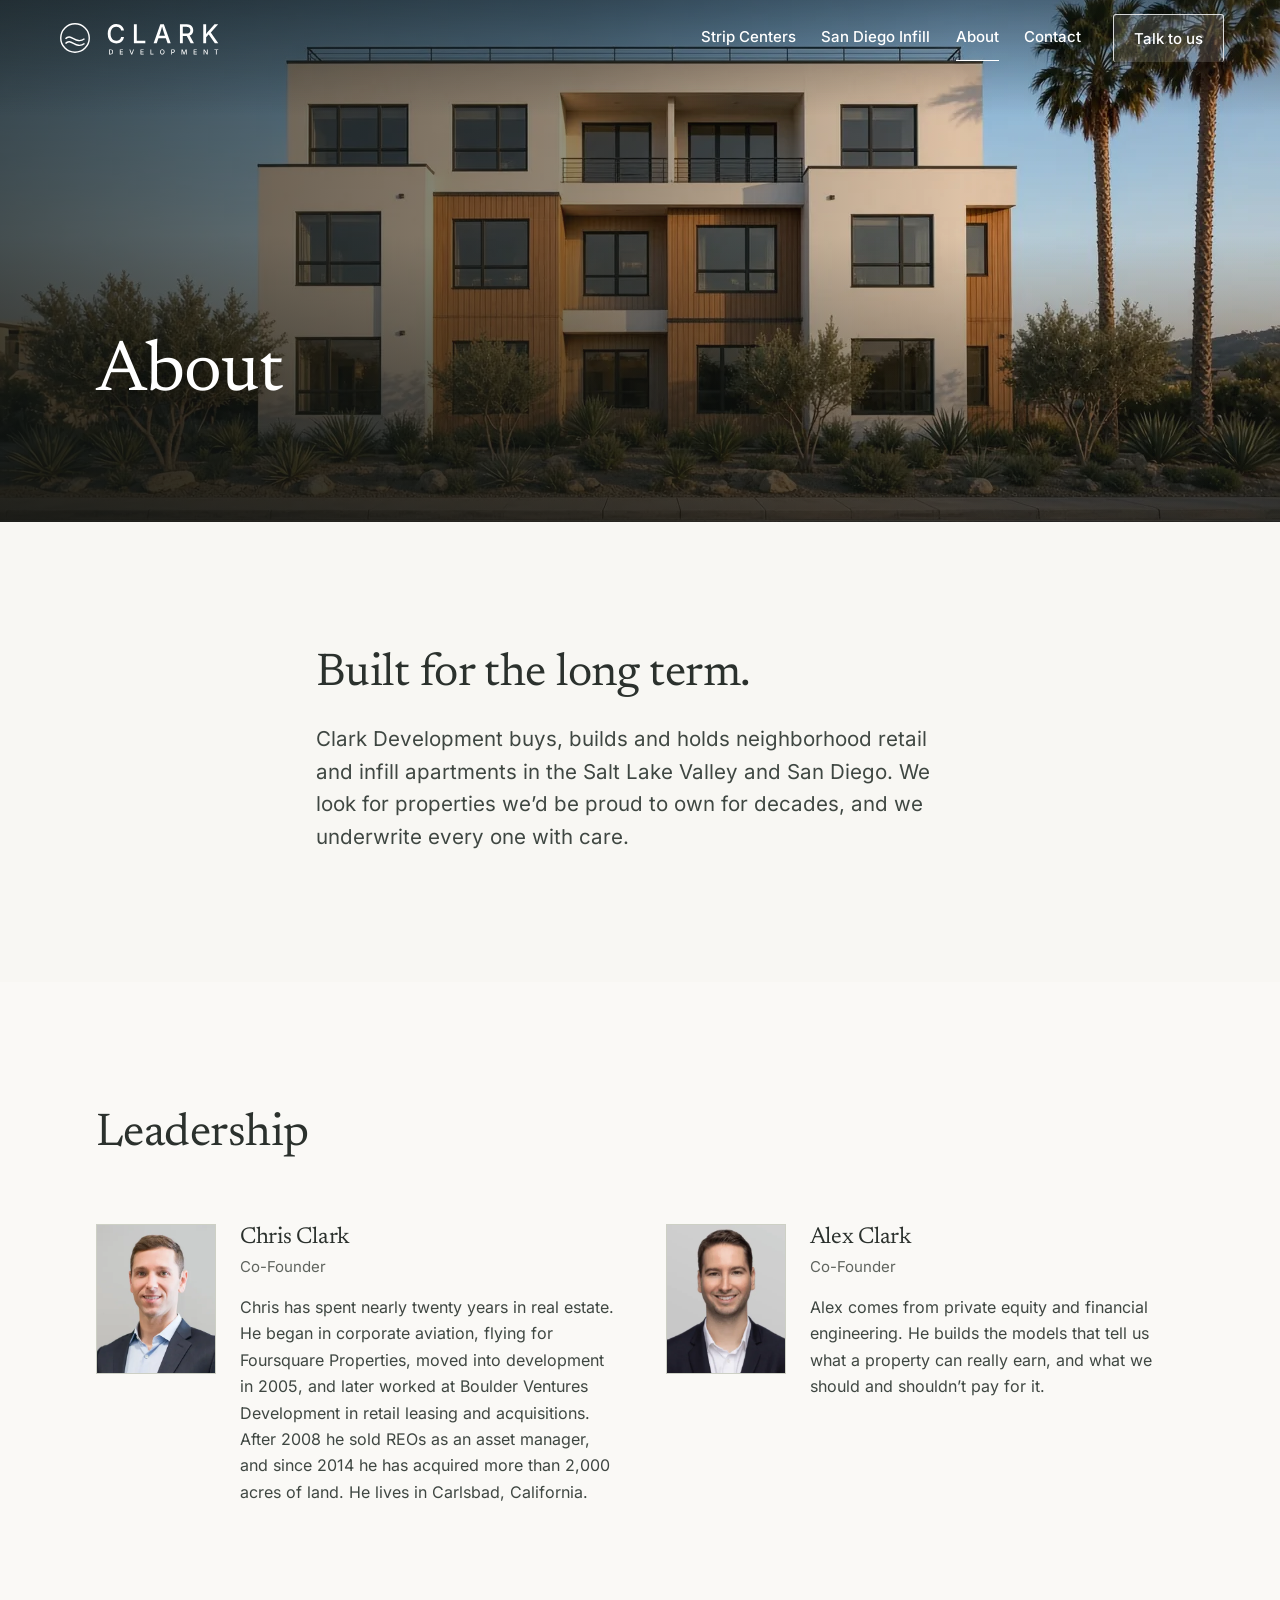
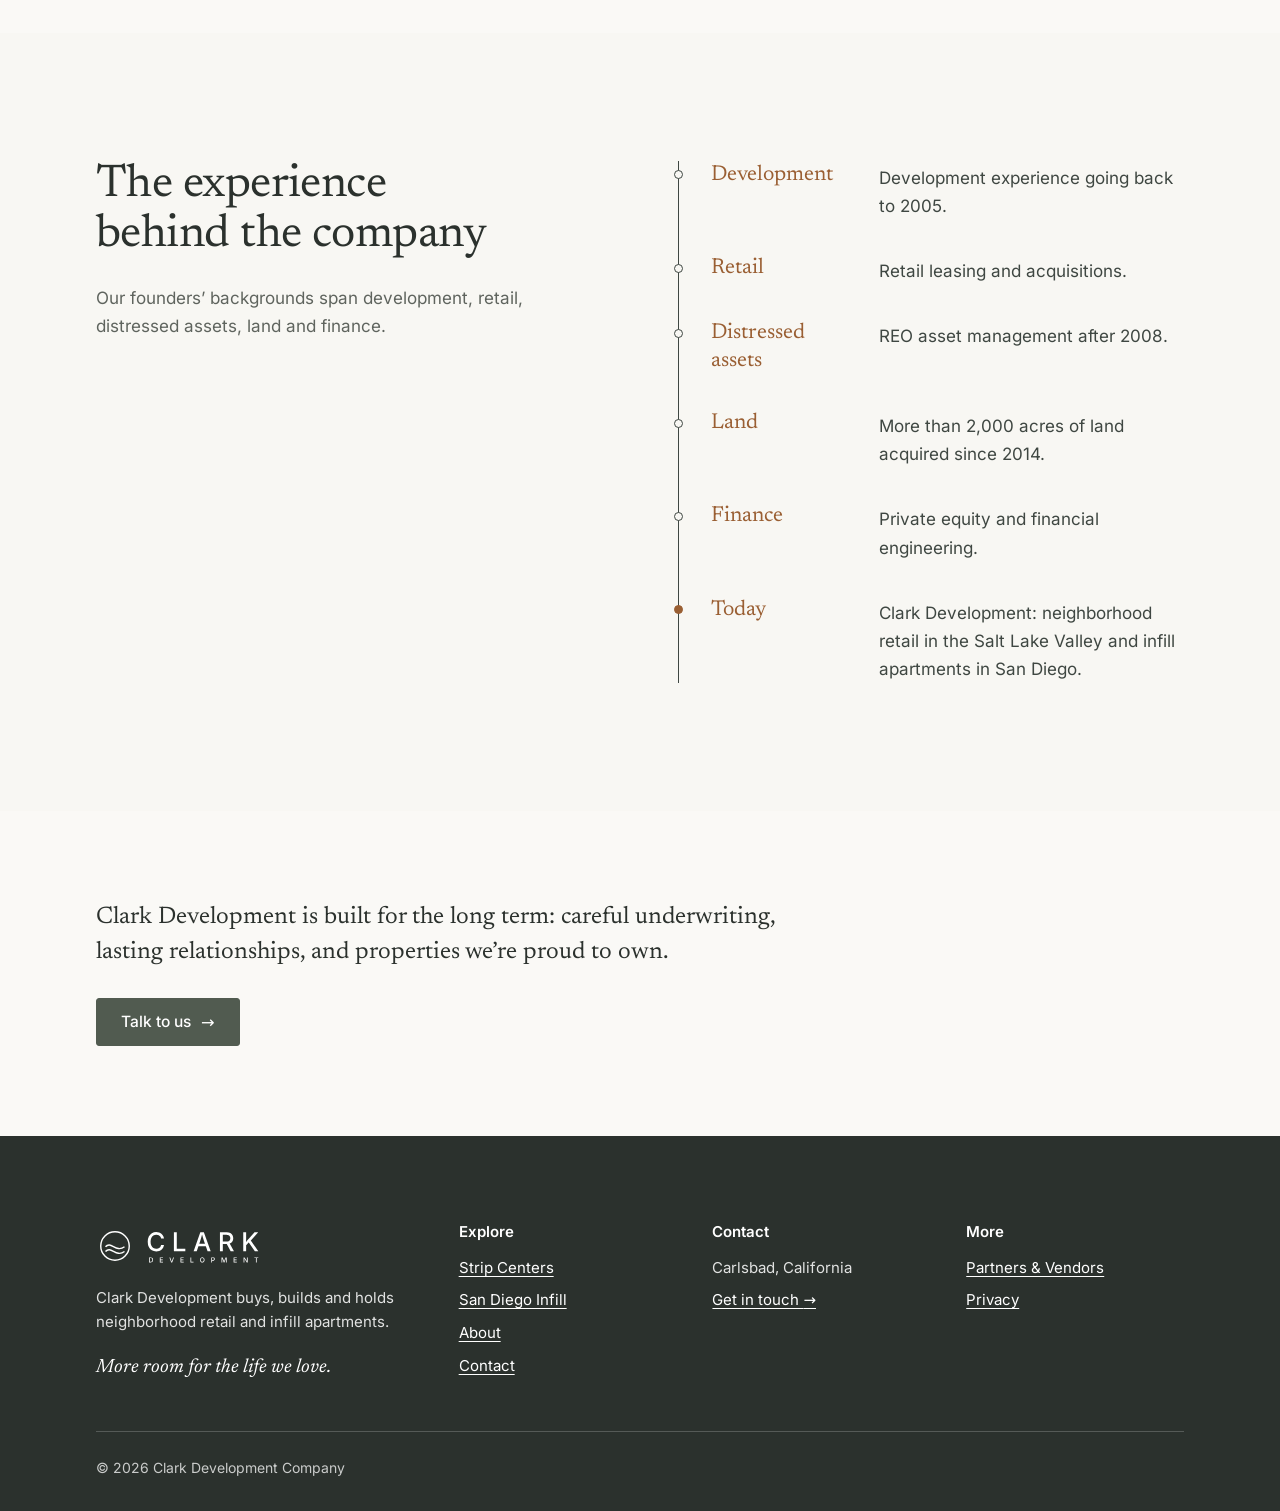
==== commit a6556a91: "About: restore Chris full bio (Chris)" ====
--- a/about/index.html
+++ b/about/index.html
@@ -67,7 +67,7 @@
     <div class="founders">
       <article class="founder reveal">
         <div class="portrait"><img src="/assets/images/chris-clark-headshot.webp" width="360" height="450" alt="Chris Clark" loading="lazy" decoding="async"></div>
-        <div><h3>Chris Clark</h3><p class="role">Co-Founder</p><p>Chris has spent nearly twenty years in real estate across development, retail, distressed assets and land. He lives in Carlsbad, California.</p></div>
+        <div><h3>Chris Clark</h3><p class="role">Co-Founder</p><p>Chris has spent nearly twenty years in real estate. He began in corporate aviation, flying for Foursquare Properties, moved into development in 2005, and later worked at Boulder Ventures Development in retail leasing and acquisitions. After 2008 he sold REOs as an asset manager, and since 2014 he has acquired more than 2,000 acres of land. He lives in Carlsbad, California.</p></div>
       </article>
       <article class="founder reveal">
         <div class="portrait"><img src="/assets/images/alex-clark-headshot.webp" width="360" height="450" alt="Alex Clark" loading="lazy" decoding="async"></div>
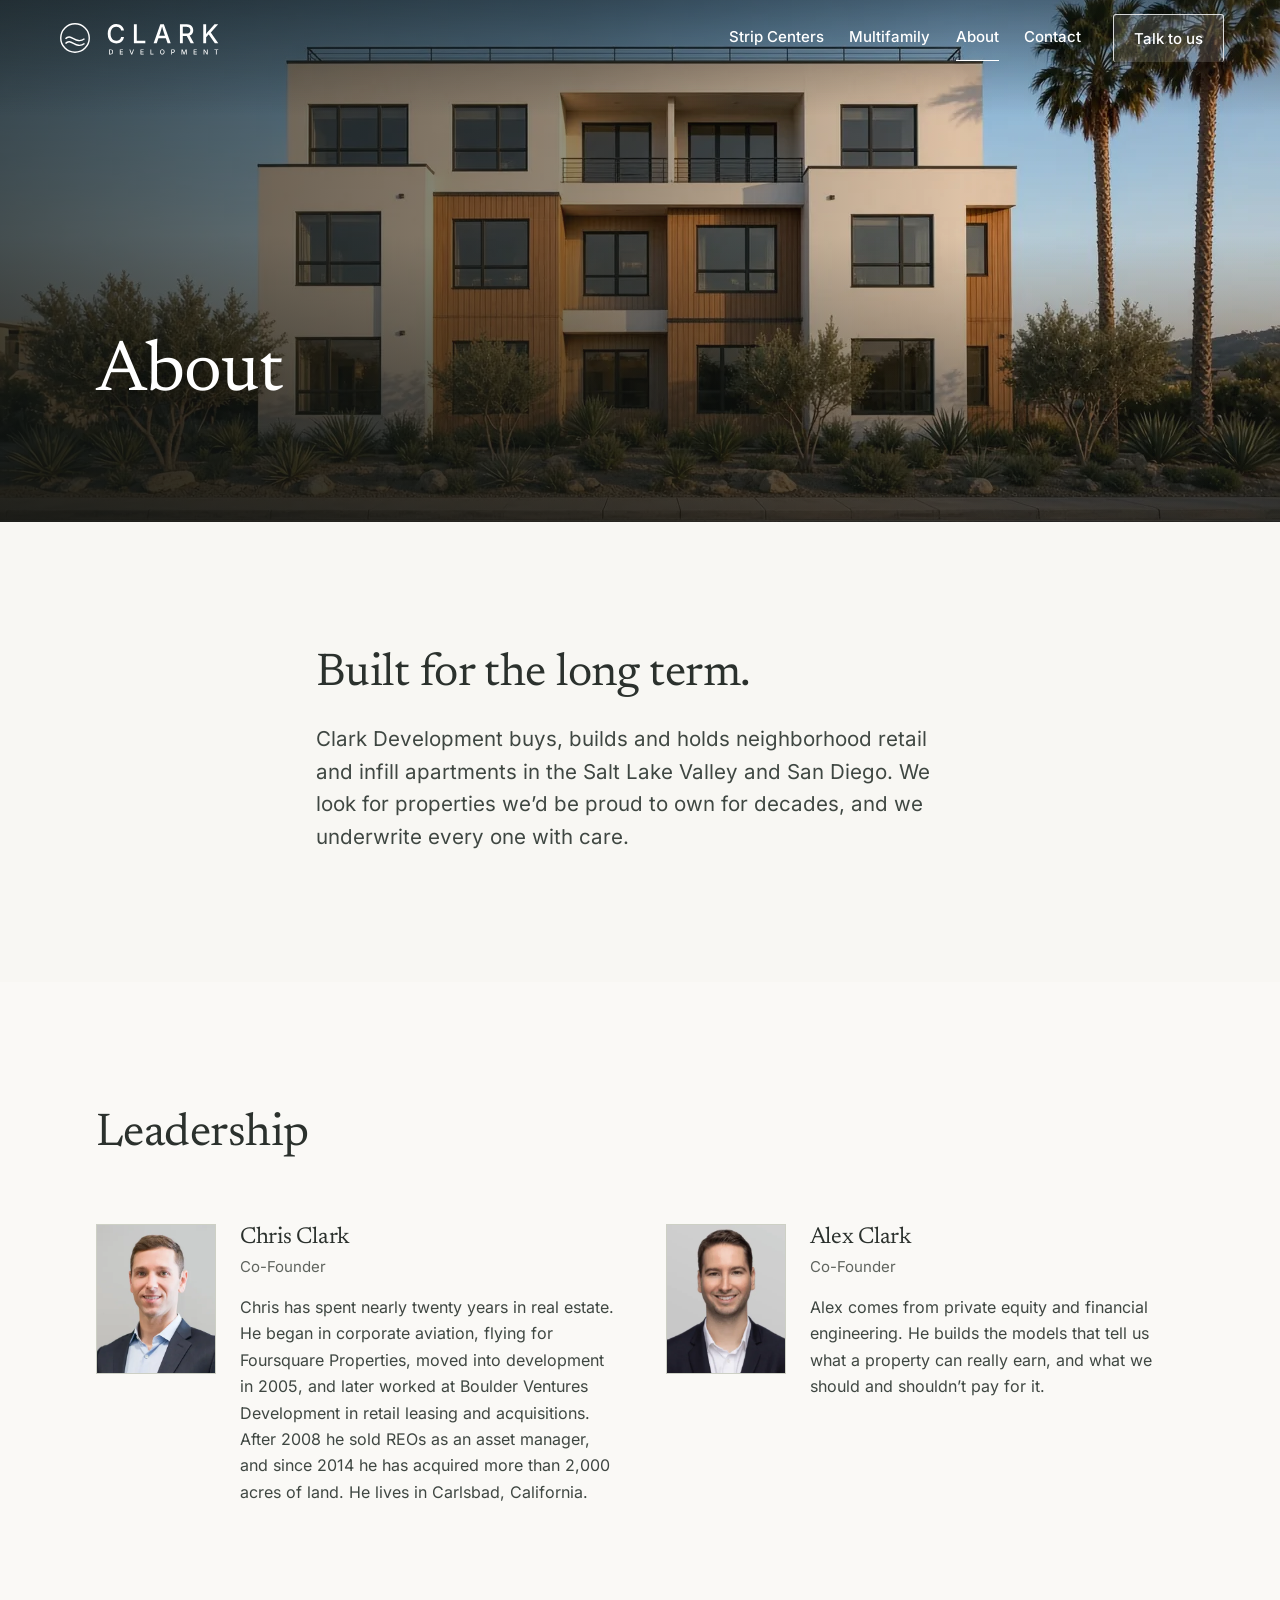
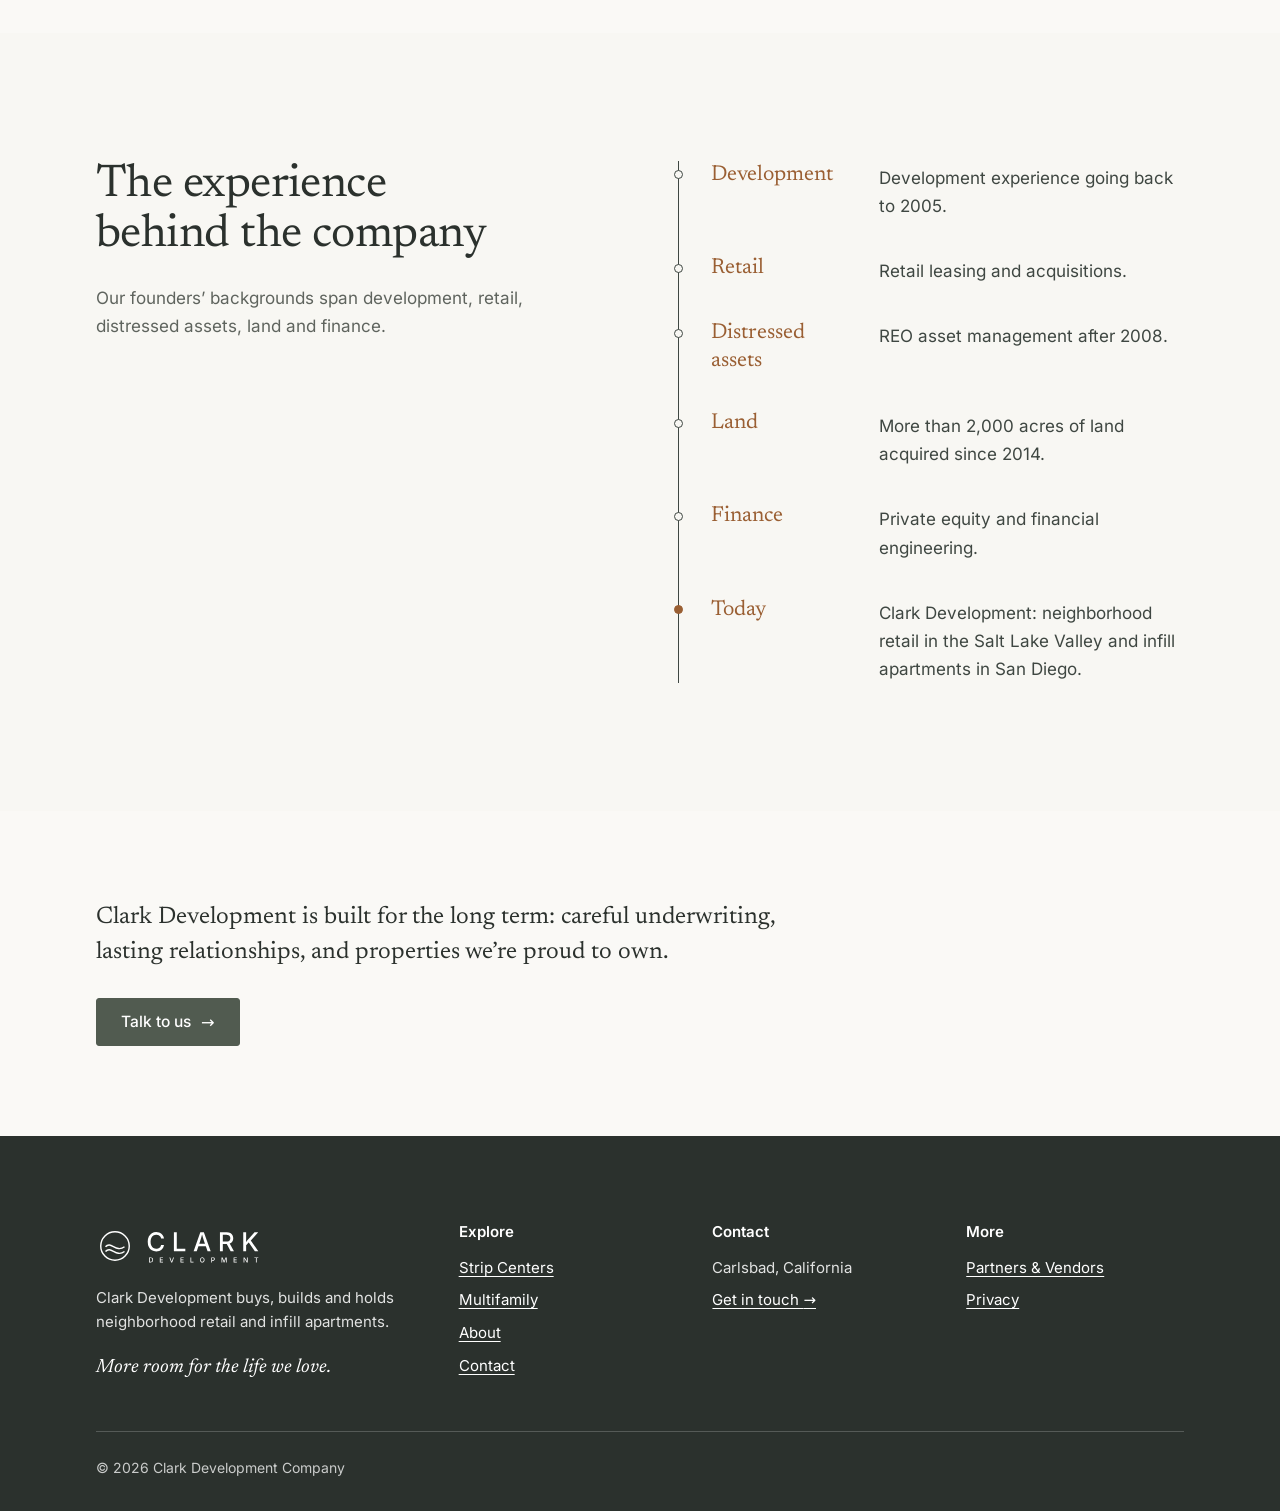
==== commit 020ace55: "Nav: Multifamily (Chris): about" ====
--- a/about/index.html
+++ b/about/index.html
@@ -41,7 +41,7 @@
     <button class="menu-toggle" type="button" aria-expanded="false" aria-controls="site-nav">Menu</button>
     <nav class="nav" id="site-nav" aria-label="Main">
       <a href="/strip-centers/">Strip Centers</a>
-      <a href="/san-diego-infill/">San Diego Infill</a>
+      <a href="/san-diego-infill/">Multifamily</a>
       <a href="/about/" aria-current="page">About</a>
       <a href="/contact/">Contact</a>
       <a class="btn" href="/contact/">Talk to us</a>
@@ -115,7 +115,7 @@
         <h2>Explore</h2>
         <ul>
           <li><a href="/strip-centers/">Strip Centers</a></li>
-          <li><a href="/san-diego-infill/">San Diego Infill</a></li>
+          <li><a href="/san-diego-infill/">Multifamily</a></li>
           <li><a href="/about/">About</a></li>
           <li><a href="/contact/">Contact</a></li>
         </ul>
